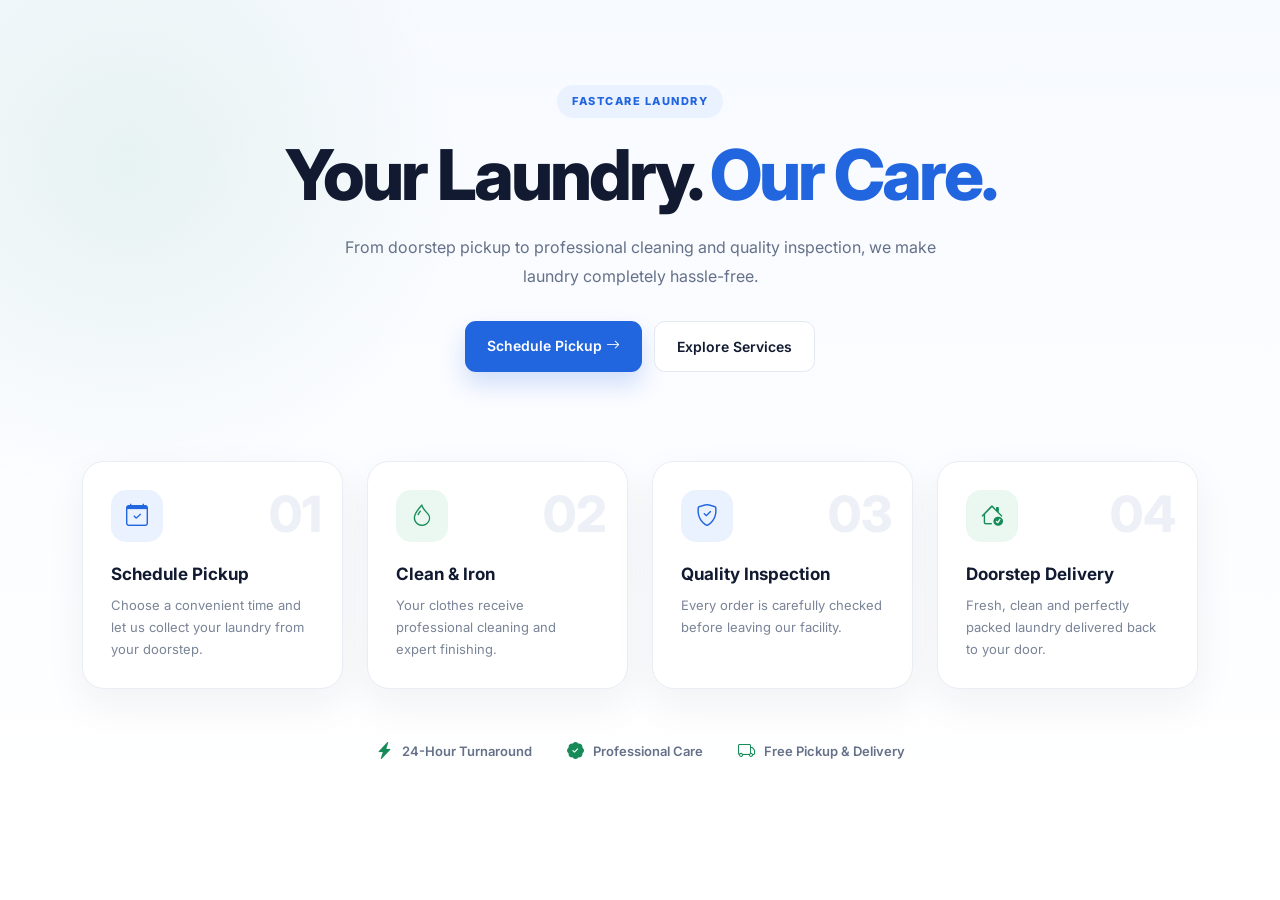
==== fastcare-hero/variant-2/index.html @ 1043b613 "first upload" ====
<!DOCTYPE html>
<html lang="en">
<head>
    <meta charset="UTF-8">
    <meta name="viewport" content="width=device-width, initial-scale=1.0">

    <title>FastCare Laundry - Variant 2</title>

    <link 
        href="https://cdn.jsdelivr.net/npm/bootstrap@5.3.3/dist/css/bootstrap.min.css" 
        rel="stylesheet"
    >

    <link 
        rel="stylesheet" 
        href="https://cdn.jsdelivr.net/npm/bootstrap-icons@1.11.3/font/bootstrap-icons.min.css"
    >

    <link 
        href="https://fonts.googleapis.com/css2?family=Inter:wght@400;500;600;700;800&display=swap" 
        rel="stylesheet"
    >

    <link rel="stylesheet" href="style.css">
</head>

<body>

<section class="fc-process-hero">

    <div class="container">

       
        <div class="row justify-content-center text-center">

            <div class="col-lg-9">

                <div class="fc-process-label">
                    FASTCARE LAUNDRY
                </div>

                <h1>
                    Your Laundry.
                    <span>Our Care.</span>
                </h1>

                <p class="fc-process-description">
                    From doorstep pickup to professional cleaning and
                    quality inspection, we make laundry completely
                    hassle-free.
                </p>

                <div class="fc-process-buttons">

                    <a href="#" class="fc-process-primary">
                        Schedule Pickup
                        <i class="bi bi-arrow-right"></i>
                    </a>

                    <a href="#" class="fc-process-secondary">
                        Explore Services
                    </a>

                </div>

            </div>

        </div>


        
        <div class="row g-4 fc-process-row">

            <div class="col-md-6 col-lg-3">

                <div class="fc-process-card">

                    <div class="fc-number">01</div>

                    <div class="fc-process-icon">
                        <i class="bi bi-calendar-check"></i>
                    </div>

                    <h3>Schedule Pickup</h3>

                    <p>
                        Choose a convenient time and let us collect
                        your laundry from your doorstep.
                    </p>

                </div>

            </div>


            <div class="col-md-6 col-lg-3">

                <div class="fc-process-card">

                    <div class="fc-number">02</div>

                    <div class="fc-process-icon green">
                        <i class="bi bi-droplet"></i>
                    </div>

                    <h3>Clean & Iron</h3>

                    <p>
                        Your clothes receive professional cleaning
                        and expert finishing.
                    </p>

                </div>

            </div>


            <div class="col-md-6 col-lg-3">

                <div class="fc-process-card">

                    <div class="fc-number">03</div>

                    <div class="fc-process-icon">
                        <i class="bi bi-shield-check"></i>
                    </div>

                    <h3>Quality Inspection</h3>

                    <p>
                        Every order is carefully checked before
                        leaving our facility.
                    </p>

                </div>

            </div>


            <div class="col-md-6 col-lg-3">

                <div class="fc-process-card">

                    <div class="fc-number">04</div>

                    <div class="fc-process-icon green">
                        <i class="bi bi-house-check"></i>
                    </div>

                    <h3>Doorstep Delivery</h3>

                    <p>
                        Fresh, clean and perfectly packed laundry
                        delivered back to your door.
                    </p>

                </div>

            </div>

        </div>


        <div class="fc-promise">

            <div>
                <i class="bi bi-lightning-charge-fill"></i>
                <span>24-Hour Turnaround</span>
            </div>

            <div>
                <i class="bi bi-patch-check-fill"></i>
                <span>Professional Care</span>
            </div>

            <div>
                <i class="bi bi-truck"></i>
                <span>Free Pickup & Delivery</span>
            </div>

        </div>

    </div>

</section>

</body>
</html>
---- fastcare-hero/variant-2/style.css ----
* {
    margin: 0;
    padding: 0;
    box-sizing: border-box;
}

body {
    font-family: "Inter", sans-serif;
    color: #111a31;
    background: #ffffff;
}




.fc-process-hero {
    min-height: 700px;
    padding: 85px 0 70px;

    background:
        radial-gradient(
            circle at 10% 20%,
            rgba(22, 139, 88, 0.08),
            transparent 25%
        ),
        linear-gradient(
            180deg,
            #f7faff 0%,
            #ffffff 100%
        );
}




.fc-process-label {
    display: inline-block;

    padding: 8px 15px;

    border-radius: 30px;

    background: #eaf2ff;
    color: #2165df;

    font-size: 11px;
    font-weight: 800;
    letter-spacing: 1.5px;

    margin-bottom: 20px;
}




.fc-process-hero h1 {
    font-size: clamp(45px, 6vw, 70px);
    line-height: 1.05;
    letter-spacing: -3px;

    font-weight: 800;

    margin-bottom: 22px;
}

.fc-process-hero h1 span {
    color: #2165df;
}





.fc-process-description {
    max-width: 650px;
    margin: auto;

    color: #657188;

    font-size: 16px;
    line-height: 1.8;
}




.fc-process-buttons {
    display: flex;
    justify-content: center;
    flex-wrap: wrap;

    gap: 12px;

    margin-top: 30px;
}

.fc-process-buttons a {
    text-decoration: none;
    font-weight: 600;
    font-size: 14px;

    padding: 14px 22px;

    border-radius: 11px;

    transition: 0.3s ease;
}

.fc-process-primary {
    color: white;
    background: #2165df;

    box-shadow: 0 12px 25px rgba(33, 101, 223, 0.2);
}

.fc-process-primary:hover {
    color: white;
    transform: translateY(-3px);
}

.fc-process-secondary {
    color: #111a31;
    background: white;

    border: 1px solid #e3e8f1;
}

.fc-process-secondary:hover {
    color: #2165df;
    border-color: #2165df;
}





.fc-process-row {
    margin-top: 65px;
}

.fc-process-card {
    position: relative;

    height: 100%;

    padding: 28px;

    background: white;

    border: 1px solid #e9edf4;
    border-radius: 22px;

    box-shadow: 0 15px 40px rgba(17, 26, 49, 0.06);

    transition: 0.3s ease;

    overflow: hidden;
}

.fc-process-card:hover {
    transform: translateY(-8px);

    box-shadow: 0 22px 50px rgba(17, 26, 49, 0.11);
}




.fc-number {
    position: absolute;

    right: 20px;
    top: 15px;

    color: #edf1f7;

    font-size: 50px;
    font-weight: 800;
}




.fc-process-icon {
    position: relative;

    width: 52px;
    height: 52px;

    display: flex;
    align-items: center;
    justify-content: center;

    border-radius: 15px;

    background: #eaf2ff;
    color: #2165df;

    font-size: 22px;

    margin-bottom: 22px;
}

.fc-process-icon.green {
    background: #eaf8f1;
    color: #168b58;
}




.fc-process-card h3 {
    font-size: 17px;
    font-weight: 700;

    margin-bottom: 10px;
}




.fc-process-card p {
    color: #7a8497;

    font-size: 13px;
    line-height: 1.7;

    margin: 0;
}




.fc-promise {
    display: flex;
    justify-content: center;
    align-items: center;
    flex-wrap: wrap;

    gap: 35px;

    margin-top: 50px;
}

.fc-promise div {
    display: flex;
    align-items: center;
    gap: 9px;

    color: #657188;

    font-size: 13px;
    font-weight: 600;
}

.fc-promise i {
    color: #168b58;
    font-size: 17px;
}



@media (max-width: 767px) {

    .fc-process-hero {
        padding: 60px 0;
    }

    .fc-process-hero h1 {
        font-size: 45px;
        letter-spacing: -1.5px;
    }

    .fc-process-row {
        margin-top: 45px;
    }

    .fc-promise {
        align-items: flex-start;
        flex-direction: column;
        gap: 15px;
    }
}
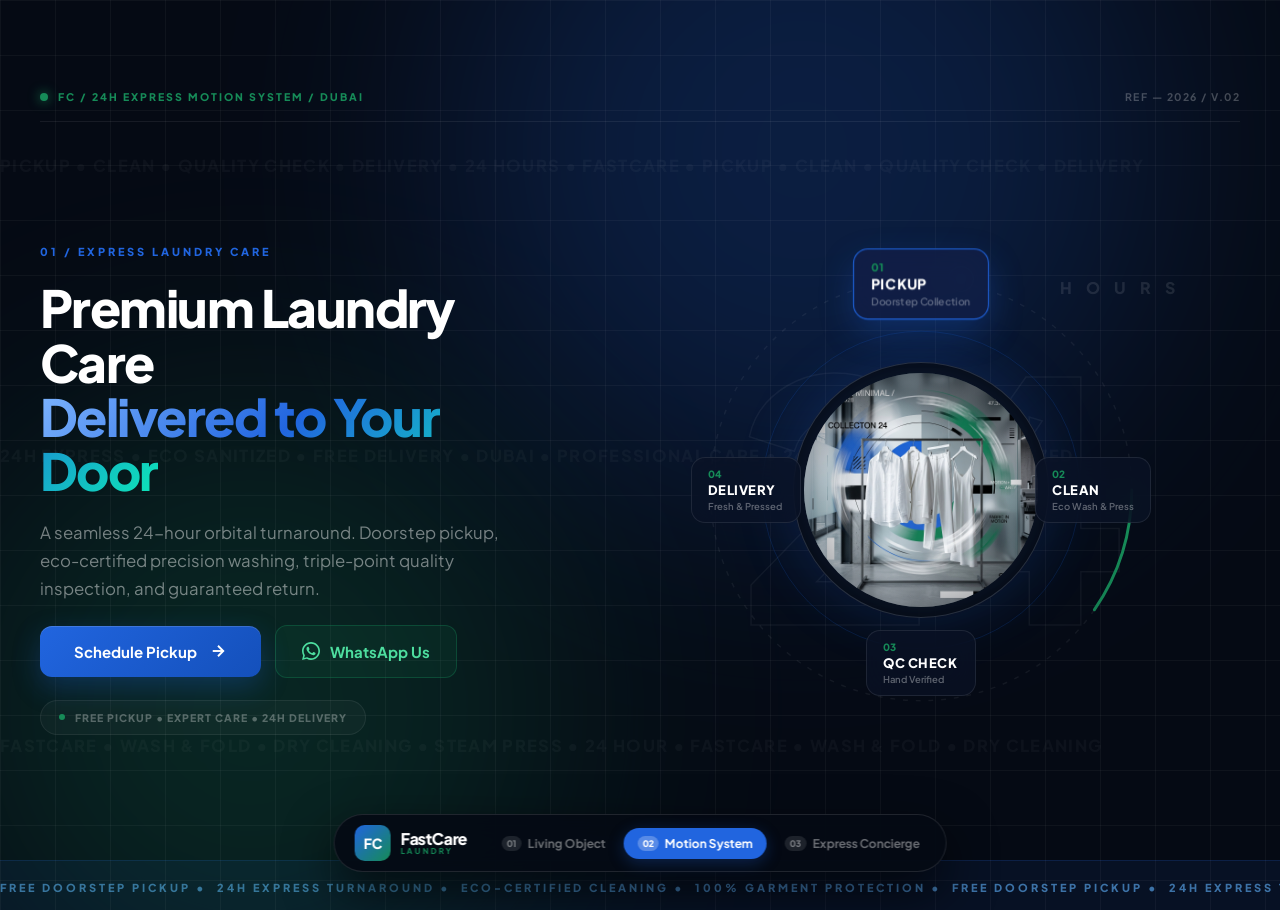
==== commit 1abb2355: "First upload of my project" ====
--- a/fastcare-hero/variant-2/index.html
+++ b/fastcare-hero/variant-2/index.html
@@ -1,189 +1,200 @@
-
 <!DOCTYPE html>
 <html lang="en">
+
 <head>
-    <meta charset="UTF-8">
-    <meta name="viewport" content="width=device-width, initial-scale=1.0">
-
-    <title>FastCare Laundry - Variant 2</title>
-
-    <link 
-        href="https://cdn.jsdelivr.net/npm/bootstrap@5.3.3/dist/css/bootstrap.min.css" 
-        rel="stylesheet"
-    >
-
-    <link 
-        rel="stylesheet" 
-        href="https://cdn.jsdelivr.net/npm/bootstrap-icons@1.11.3/font/bootstrap-icons.min.css"
-    >
-
-    <link 
-        href="https://fonts.googleapis.com/css2?family=Inter:wght@400;500;600;700;800&display=swap" 
-        rel="stylesheet"
-    >
-
-    <link rel="stylesheet" href="style.css">
+  <meta charset="UTF-8" />
+  <meta name="viewport" content="width=device-width, initial-scale=1.0" />
+  <title>FastCare Laundry — Concept 02: 24H Motion System</title>
+  <meta name="description"
+    content="FastCare Laundry Concept 02 — Pilli-style dark 3D orbital motion system with oversized 24H typography and glass process nodes." />
+  <link rel="preconnect" href="https://fonts.googleapis.com">
+  <link rel="preconnect" href="https://fonts.gstatic.com" crossorigin>
+  <link href="https://fonts.googleapis.com/css2?family=Plus+Jakarta+Sans:wght@300;400;500;600;700;800;900&display=swap"
+    rel="stylesheet">
+  <link rel="stylesheet" href="style.css" />
 </head>
 
 <body>
 
-<section class="fc-process-hero">
-
-    <div class="container">
-
-       
-        <div class="row justify-content-center text-center">
-
-            <div class="col-lg-9">
-
-                <div class="fc-process-label">
-                    FASTCARE LAUNDRY
-                </div>
-
-                <h1>
-                    Your Laundry.
-                    <span>Our Care.</span>
-                </h1>
-
-                <p class="fc-process-description">
-                    From doorstep pickup to professional cleaning and
-                    quality inspection, we make laundry completely
-                    hassle-free.
-                </p>
-
-                <div class="fc-process-buttons">
-
-                    <a href="#" class="fc-process-primary">
-                        Schedule Pickup
-                        <i class="bi bi-arrow-right"></i>
-                    </a>
-
-                    <a href="#" class="fc-process-secondary">
-                        Explore Services
-                    </a>
-
-                </div>
-
-            </div>
-
+
+  <header class="fc-pilli-header">
+    <div class="fc-header-pill">
+      <a href="#" class="fc-brand-logo">
+        <span class="fc-logo-mark">FC</span>
+        <span class="fc-logo-text">FastCare <small>LAUNDRY</small></span>
+      </a>
+      <div class="fc-variant-switcher" role="navigation" aria-label="Concept switcher">
+        <a href="../variant-1/index.html" class="fc-switcher-btn"><span class="fc-badge-num">01</span> Living Object</a>
+        <a href="../variant-2/index.html" class="fc-switcher-btn active"><span class="fc-badge-num">02</span> Motion
+          System</a>
+        <a href="../variant-3/index.html" class="fc-switcher-btn"><span class="fc-badge-num">03</span> Express
+          Concierge</a>
+      </div>
+    </div>
+  </header>
+
+
+  <main class="fc-hero-v2" id="fc-hero-v2" aria-label="FastCare Hero Concept 2">
+
+
+    <div class="fc-v2-bg" aria-hidden="true">
+      <div class="fc-v2-orb fc-orb-1"></div>
+      <div class="fc-v2-orb fc-orb-2"></div>
+      <div class="fc-v2-grid"></div>
+
+      <div class="fc-kinetic-wall">
+        <div class="fc-wall-row fc-row-1">PICKUP • CLEAN • QUALITY CHECK • DELIVERY • 24 HOURS • FASTCARE • PICKUP •
+          CLEAN • QUALITY CHECK • DELIVERY</div>
+        <div class="fc-wall-row fc-row-2">24H EXPRESS • ECO SANITIZED • FREE DELIVERY • DUBAI • PROFESSIONAL CARE • 24H
+          EXPRESS • ECO SANITIZED</div>
+        <div class="fc-wall-row fc-row-3">FASTCARE • WASH &amp; FOLD • DRY CLEANING • STEAM PRESS • 24 HOUR • FASTCARE •
+          WASH &amp; FOLD • DRY CLEANING</div>
+      </div>
+    </div>
+
+
+    <div class="fc-v2-container">
+
+
+      <div class="fc-v2-meta">
+        <div class="fc-meta-tag">
+          <span class="fc-meta-dot"></span>
+          <span>FC / 24H EXPRESS MOTION SYSTEM / DUBAI</span>
         </div>
-
-
-        
-        <div class="row g-4 fc-process-row">
-
-            <div class="col-md-6 col-lg-3">
-
-                <div class="fc-process-card">
-
-                    <div class="fc-number">01</div>
-
-                    <div class="fc-process-icon">
-                        <i class="bi bi-calendar-check"></i>
-                    </div>
-
-                    <h3>Schedule Pickup</h3>
-
-                    <p>
-                        Choose a convenient time and let us collect
-                        your laundry from your doorstep.
-                    </p>
-
-                </div>
-
-            </div>
-
-
-            <div class="col-md-6 col-lg-3">
-
-                <div class="fc-process-card">
-
-                    <div class="fc-number">02</div>
-
-                    <div class="fc-process-icon green">
-                        <i class="bi bi-droplet"></i>
-                    </div>
-
-                    <h3>Clean & Iron</h3>
-
-                    <p>
-                        Your clothes receive professional cleaning
-                        and expert finishing.
-                    </p>
-
-                </div>
-
-            </div>
-
-
-            <div class="col-md-6 col-lg-3">
-
-                <div class="fc-process-card">
-
-                    <div class="fc-number">03</div>
-
-                    <div class="fc-process-icon">
-                        <i class="bi bi-shield-check"></i>
-                    </div>
-
-                    <h3>Quality Inspection</h3>
-
-                    <p>
-                        Every order is carefully checked before
-                        leaving our facility.
-                    </p>
-
-                </div>
-
-            </div>
-
-
-            <div class="col-md-6 col-lg-3">
-
-                <div class="fc-process-card">
-
-                    <div class="fc-number">04</div>
-
-                    <div class="fc-process-icon green">
-                        <i class="bi bi-house-check"></i>
-                    </div>
-
-                    <h3>Doorstep Delivery</h3>
-
-                    <p>
-                        Fresh, clean and perfectly packed laundry
-                        delivered back to your door.
-                    </p>
-
-                </div>
-
-            </div>
-
+        <div class="fc-meta-id">REF — 2026 / V.02</div>
+      </div>
+
+
+      <div class="fc-v2-grid-main">
+
+
+        <div class="fc-v2-copy">
+          <div class="fc-v2-kicker">01 / EXPRESS LAUNDRY CARE</div>
+
+          <h1 class="fc-v2-headline">
+            Premium Laundry Care<br />
+            <span class="fc-v2-gradient">Delivered to Your Door</span>
+          </h1>
+
+          <p class="fc-v2-lead">
+            A seamless 24-hour orbital turnaround. Doorstep pickup, eco-certified precision washing, triple-point
+            quality inspection, and guaranteed return.
+          </p>
+
+          <div class="fc-v2-actions">
+            <a href="https://wa.me/" target="_blank" rel="noopener" class="fc-v2-btn-primary">
+              Schedule Pickup
+              <svg width="18" height="18" viewBox="0 0 24 24" fill="none" stroke="currentColor" stroke-width="2.5">
+                <line x1="5" y1="12" x2="19" y2="12" />
+                <polyline points="12 5 19 12 12 19" />
+              </svg>
+            </a>
+            <a href="https://wa.me/" target="_blank" rel="noopener" class="fc-v2-btn-ghost">
+              <svg width="18" height="18" viewBox="0 0 24 24" fill="currentColor">
+                <path
+                  d="M17.472 14.382c-.297-.149-1.758-.867-2.03-.967-.273-.099-.471-.148-.67.15-.197.297-.767.966-.94 1.164-.173.199-.347.223-.644.075-.297-.15-1.255-.463-2.39-1.475-.883-.788-1.48-1.761-1.653-2.059-.173-.297-.018-.458.13-.606.134-.133.298-.347.446-.52.149-.174.198-.298.298-.497.099-.198.05-.371-.025-.52-.075-.149-.669-1.612-.916-2.207-.242-.579-.487-.5-.669-.51-.173-.008-.371-.01-.57-.01-.198 0-.52.074-.792.372-.272.297-1.04 1.016-1.04 2.479 0 1.462 1.065 2.875 1.213 3.074.149.198 2.096 3.2 5.077 4.487.709.306 1.262.489 1.694.625.712.227 1.36.195 1.871.118.571-.085 1.758-.719 2.006-1.413.248-.694.248-1.289.173-1.413-.074-.124-.272-.198-.57-.347z" />
+                <path
+                  d="M12 0C5.373 0 0 5.373 0 12c0 2.136.562 4.14 1.542 5.876L.057 23.999l6.304-1.654A11.945 11.945 0 0012 24c6.627 0 12-5.373 12-12S18.627 0 12 0zm0 21.818a9.795 9.795 0 01-5.031-1.382l-.361-.214-3.741.981.998-3.648-.235-.374A9.788 9.788 0 012.182 12C2.182 6.57 6.57 2.182 12 2.182S21.818 6.57 21.818 12 17.43 21.818 12 21.818z" />
+              </svg>
+              WhatsApp Us
+            </a>
+          </div>
+
+          <div class="fc-v2-trust">
+            <span class="fc-trust-dot"></span>
+            FREE PICKUP • EXPERT CARE • 24H DELIVERY
+          </div>
         </div>
 
 
-        <div class="fc-promise">
-
-            <div>
-                <i class="bi bi-lightning-charge-fill"></i>
-                <span>24-Hour Turnaround</span>
-            </div>
-
-            <div>
-                <i class="bi bi-patch-check-fill"></i>
-                <span>Professional Care</span>
-            </div>
-
-            <div>
-                <i class="bi bi-truck"></i>
-                <span>Free Pickup & Delivery</span>
-            </div>
+        <div class="fc-v2-orbit-stage" id="fc-v2-orbit-stage">
+
+
+          <div class="fc-v2-giant24" id="fc-v2-giant24">24</div>
+          <div class="fc-v2-hours-label">HOURS</div>
+
+
+          <div class="fc-v2-orbit-sys" id="fc-v2-orbit-sys">
+
+            <svg class="fc-orbit-svg" viewBox="0 0 500 500" aria-hidden="true">
+
+              <circle cx="250" cy="250" r="215" fill="none" stroke="rgba(255,255,255,0.06)" stroke-width="1.5"
+                stroke-dasharray="5 8" />
+
+              <circle cx="250" cy="250" r="162" fill="none" stroke="rgba(33,101,223,0.18)" stroke-width="1" />
+
+              <circle cx="250" cy="250" r="215" fill="none" stroke="url(#arcGrad)" stroke-width="3"
+                stroke-linecap="round" stroke-dasharray="130 1222" class="fc-arc-spin" />
+              <defs>
+                <linearGradient id="arcGrad" x1="0%" y1="0%" x2="100%" y2="0%">
+                  <stop offset="0%" stop-color="#168B58" stop-opacity="0" />
+                  <stop offset="100%" stop-color="#168B58" />
+                </linearGradient>
+              </defs>
+            </svg>
+
+
+            <div class="fc-v2-lens">
+              <div class="fc-v2-lens-inner">
+                <img src="../assets/v2-motion-system.png" alt="FastCare 24H Laundry" class="fc-v2-lens-img"
+                  id="fc-v2-lens-img" />
+                <div class="fc-v2-lens-vignette"></div>
+              </div>
+            </div>
+
+
+            <div class="fc-satellite" id="fc-satellite">
+              <span class="fc-sat-core"></span>
+              <span class="fc-sat-ring"></span>
+            </div>
+
+
+            <div class="fc-process-node active" data-step="1" data-angle="-90" id="fc-pn-1">
+              <span class="fc-pn-num">01</span>
+              <span class="fc-pn-label">PICKUP</span>
+              <small>Doorstep Collection</small>
+            </div>
+            <div class="fc-process-node" data-step="2" data-angle="0" id="fc-pn-2">
+              <span class="fc-pn-num">02</span>
+              <span class="fc-pn-label">CLEAN</span>
+              <small>Eco Wash &amp; Press</small>
+            </div>
+            <div class="fc-process-node" data-step="3" data-angle="90" id="fc-pn-3">
+              <span class="fc-pn-num">03</span>
+              <span class="fc-pn-label">QC CHECK</span>
+              <small>Hand Verified</small>
+            </div>
+            <div class="fc-process-node" data-step="4" data-angle="180" id="fc-pn-4">
+              <span class="fc-pn-num">04</span>
+              <span class="fc-pn-label">DELIVERY</span>
+              <small>Fresh &amp; Pressed</small>
+            </div>
+
+          </div>
 
         </div>
 
-    </div>
-
-</section>
-
+      </div>
+
+    </div>
+
+
+    <div class="fc-v2-ticker" aria-hidden="true">
+      <div class="fc-ticker-track">
+        <span>FREE DOORSTEP PICKUP</span>&nbsp;•&nbsp;
+        <span>24H EXPRESS TURNAROUND</span>&nbsp;•&nbsp;
+        <span>ECO-CERTIFIED CLEANING</span>&nbsp;•&nbsp;
+        <span>100% GARMENT PROTECTION</span>&nbsp;•&nbsp;
+        <span>FREE DOORSTEP PICKUP</span>&nbsp;•&nbsp;
+        <span>24H EXPRESS TURNAROUND</span>&nbsp;•&nbsp;
+        <span>ECO-CERTIFIED CLEANING</span>&nbsp;•&nbsp;
+        <span>100% GARMENT PROTECTION</span>&nbsp;•&nbsp;
+      </div>
+    </div>
+
+  </main>
+
+  <script src="script.js"></script>
 </body>
+
 </html>
--- a/fastcare-hero/variant-2/style.css
+++ b/fastcare-hero/variant-2/style.css
@@ -1,283 +1,729 @@
-* {
-    margin: 0;
-    padding: 0;
-    box-sizing: border-box;
-}
-
+:root {
+  --fc-blue: #2165DF;
+  --fc-blue-glow: rgba(33, 101, 223, 0.28);
+  --fc-green: #168B58;
+  --fc-green-glow: rgba(22, 139, 88, 0.28);
+  --fc-dark: #050A14;
+  --fc-navy: #0C1628;
+  --fc-muted: #657188;
+  --fc-white: #FFFFFF;
+  --fc-glass: rgba(10, 18, 38, 0.72);
+  --fc-glass-border: rgba(255, 255, 255, 0.09);
+  --fc-font: 'Plus Jakarta Sans', -apple-system, sans-serif;
+  --fc-ease: cubic-bezier(0.16, 1, 0.3, 1);
+}
+
+*,
+*::before,
+*::after {
+  box-sizing: border-box;
+  margin: 0;
+  padding: 0;
+}
+
+html,
 body {
-    font-family: "Inter", sans-serif;
-    color: #111a31;
-    background: #ffffff;
-}
-
-
-
-
-.fc-process-hero {
-    min-height: 700px;
-    padding: 85px 0 70px;
-
-    background:
-        radial-gradient(
-            circle at 10% 20%,
-            rgba(22, 139, 88, 0.08),
-            transparent 25%
-        ),
-        linear-gradient(
-            180deg,
-            #f7faff 0%,
-            #ffffff 100%
-        );
-}
-
-
-
-
-.fc-process-label {
-    display: inline-block;
-
-    padding: 8px 15px;
-
-    border-radius: 30px;
-
-    background: #eaf2ff;
-    color: #2165df;
-
-    font-size: 11px;
-    font-weight: 800;
-    letter-spacing: 1.5px;
-
-    margin-bottom: 20px;
-}
-
-
-
-
-.fc-process-hero h1 {
-    font-size: clamp(45px, 6vw, 70px);
-    line-height: 1.05;
-    letter-spacing: -3px;
-
-    font-weight: 800;
-
-    margin-bottom: 22px;
-}
-
-.fc-process-hero h1 span {
-    color: #2165df;
-}
-
-
-
-
-
-.fc-process-description {
-    max-width: 650px;
-    margin: auto;
-
-    color: #657188;
-
-    font-size: 16px;
-    line-height: 1.8;
-}
-
-
-
-
-.fc-process-buttons {
-    display: flex;
-    justify-content: center;
-    flex-wrap: wrap;
-
-    gap: 12px;
-
-    margin-top: 30px;
-}
-
-.fc-process-buttons a {
-    text-decoration: none;
-    font-weight: 600;
-    font-size: 14px;
-
-    padding: 14px 22px;
-
-    border-radius: 11px;
-
-    transition: 0.3s ease;
-}
-
-.fc-process-primary {
-    color: white;
-    background: #2165df;
-
-    box-shadow: 0 12px 25px rgba(33, 101, 223, 0.2);
-}
-
-.fc-process-primary:hover {
-    color: white;
-    transform: translateY(-3px);
-}
-
-.fc-process-secondary {
-    color: #111a31;
-    background: white;
-
-    border: 1px solid #e3e8f1;
-}
-
-.fc-process-secondary:hover {
-    color: #2165df;
-    border-color: #2165df;
-}
-
-
-
-
-
-.fc-process-row {
-    margin-top: 65px;
-}
-
-.fc-process-card {
-    position: relative;
-
-    height: 100%;
-
-    padding: 28px;
-
-    background: white;
-
-    border: 1px solid #e9edf4;
-    border-radius: 22px;
-
-    box-shadow: 0 15px 40px rgba(17, 26, 49, 0.06);
-
-    transition: 0.3s ease;
-
-    overflow: hidden;
-}
-
-.fc-process-card:hover {
-    transform: translateY(-8px);
-
-    box-shadow: 0 22px 50px rgba(17, 26, 49, 0.11);
-}
-
-
-
-
-.fc-number {
-    position: absolute;
-
-    right: 20px;
-    top: 15px;
-
-    color: #edf1f7;
-
-    font-size: 50px;
-    font-weight: 800;
-}
-
-
-
-
-.fc-process-icon {
-    position: relative;
-
-    width: 52px;
-    height: 52px;
-
-    display: flex;
-    align-items: center;
-    justify-content: center;
-
-    border-radius: 15px;
-
-    background: #eaf2ff;
-    color: #2165df;
-
-    font-size: 22px;
-
-    margin-bottom: 22px;
-}
-
-.fc-process-icon.green {
-    background: #eaf8f1;
-    color: #168b58;
-}
-
-
-
-
-.fc-process-card h3 {
-    font-size: 17px;
-    font-weight: 700;
-
-    margin-bottom: 10px;
-}
-
-
-
-
-.fc-process-card p {
-    color: #7a8497;
-
-    font-size: 13px;
-    line-height: 1.7;
-
-    margin: 0;
-}
-
-
-
-
-.fc-promise {
-    display: flex;
-    justify-content: center;
-    align-items: center;
-    flex-wrap: wrap;
-
-    gap: 35px;
-
-    margin-top: 50px;
-}
-
-.fc-promise div {
-    display: flex;
-    align-items: center;
-    gap: 9px;
-
-    color: #657188;
-
-    font-size: 13px;
-    font-weight: 600;
-}
-
-.fc-promise i {
-    color: #168b58;
-    font-size: 17px;
-}
-
-
-
-@media (max-width: 767px) {
-
-    .fc-process-hero {
-        padding: 60px 0;
-    }
-
-    .fc-process-hero h1 {
-        font-size: 45px;
-        letter-spacing: -1.5px;
-    }
-
-    .fc-process-row {
-        margin-top: 45px;
-    }
-
-    .fc-promise {
-        align-items: flex-start;
-        flex-direction: column;
-        gap: 15px;
-    }
+  font-family: var(--fc-font);
+  background: var(--fc-dark);
+  color: var(--fc-white);
+  overflow-x: hidden;
+  -webkit-font-smoothing: antialiased;
+}
+
+
+.fc-pilli-header {
+  position: fixed;
+  bottom: 28px;
+  left: 50%;
+  transform: translateX(-50%);
+  z-index: 200;
+}
+
+.fc-header-pill {
+  display: flex;
+  align-items: center;
+  gap: 20px;
+  padding: 10px 12px 10px 20px;
+  background: rgba(5, 10, 20, 0.92);
+  backdrop-filter: blur(24px);
+  border: 1px solid rgba(255, 255, 255, 0.11);
+  border-radius: 100px;
+  box-shadow: 0 20px 50px rgba(0, 0, 0, 0.65);
+}
+
+.fc-brand-logo {
+  display: flex;
+  align-items: center;
+  gap: 10px;
+  text-decoration: none;
+  color: var(--fc-white);
+  flex-shrink: 0;
+}
+
+.fc-logo-mark {
+  width: 36px;
+  height: 36px;
+  background: linear-gradient(135deg, var(--fc-blue), var(--fc-green));
+  border-radius: 10px;
+  display: grid;
+  place-items: center;
+  font-weight: 900;
+  font-size: 14px;
+}
+
+.fc-logo-text {
+  font-weight: 800;
+  font-size: 16px;
+  letter-spacing: -0.4px;
+  display: flex;
+  flex-direction: column;
+  line-height: 1.1;
+}
+
+.fc-logo-text small {
+  font-size: 8px;
+  font-weight: 700;
+  letter-spacing: 2px;
+  color: var(--fc-green);
+}
+
+.fc-variant-switcher {
+  display: flex;
+  gap: 4px;
+}
+
+.fc-switcher-btn {
+  display: flex;
+  align-items: center;
+  gap: 6px;
+  padding: 8px 14px;
+  border-radius: 50px;
+  text-decoration: none;
+  font-size: 12px;
+  font-weight: 700;
+  color: rgba(255, 255, 255, 0.4);
+  transition: all 0.25s var(--fc-ease);
+}
+
+.fc-badge-num {
+  font-size: 9px;
+  font-weight: 800;
+  background: rgba(255, 255, 255, 0.1);
+  padding: 2px 5px;
+  border-radius: 8px;
+}
+
+.fc-switcher-btn:hover {
+  color: rgba(255, 255, 255, 0.8);
+  background: rgba(255, 255, 255, 0.07);
+}
+
+.fc-switcher-btn.active {
+  background: var(--fc-blue);
+  color: var(--fc-white);
+  box-shadow: 0 4px 16px var(--fc-blue-glow);
+}
+
+.fc-switcher-btn.active .fc-badge-num {
+  background: rgba(255, 255, 255, 0.25);
+}
+
+
+.fc-hero-v2 {
+  position: relative;
+  min-height: 100vh;
+  display: flex;
+  flex-direction: column;
+  justify-content: space-between;
+  overflow: hidden;
+  background: var(--fc-dark);
+}
+
+.fc-v2-bg {
+  position: absolute;
+  inset: 0;
+  pointer-events: none;
+}
+
+.fc-v2-orb {
+  position: absolute;
+  border-radius: 50%;
+  filter: blur(130px);
+  opacity: 0.22;
+}
+
+.fc-orb-1 {
+  width: 700px;
+  height: 700px;
+  top: -200px;
+  right: 10%;
+  background: var(--fc-blue);
+}
+
+.fc-orb-2 {
+  width: 600px;
+  height: 600px;
+  bottom: -100px;
+  left: -50px;
+  background: var(--fc-green);
+}
+
+.fc-v2-grid {
+  position: absolute;
+  inset: 0;
+  background-image:
+    linear-gradient(rgba(255, 255, 255, 0.04) 1px, transparent 1px),
+    linear-gradient(90deg, rgba(255, 255, 255, 0.04) 1px, transparent 1px);
+  background-size: 55px 55px;
+}
+
+.fc-kinetic-wall {
+  position: absolute;
+  inset: 0;
+  display: flex;
+  flex-direction: column;
+  justify-content: space-around;
+  padding: 20px 0;
+  overflow: hidden;
+  pointer-events: none;
+}
+
+.fc-wall-row {
+  font-size: clamp(0.7rem, 1.3vw, 1.3rem);
+  font-weight: 900;
+  letter-spacing: 0.08em;
+  color: rgba(255, 255, 255, 0.035);
+  white-space: nowrap;
+  text-transform: uppercase;
+}
+
+.fc-row-1 {
+  animation: wallL 52s linear infinite;
+}
+
+.fc-row-2 {
+  animation: wallR 46s linear infinite;
+}
+
+.fc-row-3 {
+  animation: wallL 60s linear infinite;
+}
+
+@keyframes wallL {
+  from {
+    transform: translateX(0);
+  }
+
+  to {
+    transform: translateX(-50%);
+  }
+}
+
+@keyframes wallR {
+  from {
+    transform: translateX(-50%);
+  }
+
+  to {
+    transform: translateX(0);
+  }
+}
+
+
+.fc-v2-container {
+  position: relative;
+  z-index: 2;
+  max-width: 1440px;
+  width: 100%;
+  margin: 0 auto;
+  padding: 90px 40px 30px;
+}
+
+.fc-v2-meta {
+  display: flex;
+  justify-content: space-between;
+  align-items: center;
+  padding-bottom: 18px;
+  border-bottom: 1px solid rgba(255, 255, 255, 0.07);
+  margin-bottom: 28px;
+}
+
+.fc-meta-tag {
+  display: flex;
+  align-items: center;
+  gap: 10px;
+  font-size: 10.5px;
+  font-weight: 800;
+  letter-spacing: 2px;
+  color: var(--fc-green);
+}
+
+.fc-meta-dot {
+  width: 8px;
+  height: 8px;
+  background: var(--fc-green);
+  border-radius: 50%;
+  box-shadow: 0 0 12px var(--fc-green);
+}
+
+.fc-meta-id {
+  font-size: 10.5px;
+  font-weight: 700;
+  letter-spacing: 1.5px;
+  color: rgba(255, 255, 255, 0.25);
+}
+
+
+.fc-v2-grid-main {
+  display: grid;
+  grid-template-columns: 0.9fr 1.1fr;
+  gap: 40px;
+  align-items: center;
+  min-height: calc(100vh - 220px);
+}
+
+
+.fc-v2-copy {
+  display: flex;
+  flex-direction: column;
+  gap: 22px;
+  z-index: 5;
+}
+
+.fc-v2-kicker {
+  font-size: 11px;
+  font-weight: 800;
+  letter-spacing: 3px;
+  color: var(--fc-blue);
+  text-transform: uppercase;
+}
+
+.fc-v2-headline {
+  font-size: clamp(2.4rem, 4vw, 4rem);
+  font-weight: 900;
+  line-height: 1.06;
+  letter-spacing: -0.03em;
+}
+
+.fc-v2-gradient {
+  background: linear-gradient(135deg, #7EB5FF, var(--fc-blue), #0CEAB6);
+  -webkit-background-clip: text;
+  -webkit-text-fill-color: transparent;
+  background-clip: text;
+}
+
+.fc-v2-lead {
+  font-size: 1.05rem;
+  line-height: 1.65;
+  color: rgba(255, 255, 255, 0.45);
+  max-width: 480px;
+}
+
+.fc-v2-actions {
+  display: flex;
+  align-items: center;
+  gap: 14px;
+  flex-wrap: wrap;
+}
+
+.fc-v2-btn-primary {
+  display: inline-flex;
+  align-items: center;
+  gap: 12px;
+  padding: 16px 34px;
+  background: linear-gradient(135deg, var(--fc-blue), #1450BB);
+  color: var(--fc-white);
+  border-radius: 12px;
+  font-weight: 700;
+  font-size: 15px;
+  text-decoration: none;
+  box-shadow: 0 10px 28px var(--fc-blue-glow),
+    inset 0 1px 0 rgba(255, 255, 255, 0.15);
+  transition: all 0.3s var(--fc-ease);
+}
+
+.fc-v2-btn-primary:hover {
+  transform: translateY(-3px);
+  box-shadow: 0 18px 42px rgba(33, 101, 223, 0.5);
+}
+
+.fc-v2-btn-ghost {
+  display: inline-flex;
+  align-items: center;
+  gap: 10px;
+  padding: 16px 26px;
+  background: rgba(22, 139, 88, 0.1);
+  border: 1px solid rgba(22, 139, 88, 0.35);
+  color: #4DDE9F;
+  border-radius: 12px;
+  font-weight: 700;
+  font-size: 15px;
+  text-decoration: none;
+  transition: all 0.3s var(--fc-ease);
+}
+
+.fc-v2-btn-ghost:hover {
+  background: var(--fc-green);
+  color: var(--fc-white);
+  transform: translateY(-2px);
+}
+
+.fc-v2-trust {
+  display: inline-flex;
+  align-items: center;
+  gap: 10px;
+  padding: 10px 18px;
+  background: rgba(255, 255, 255, 0.03);
+  border: 1px solid rgba(255, 255, 255, 0.07);
+  border-radius: 100px;
+  font-size: 10.5px;
+  font-weight: 800;
+  letter-spacing: 1px;
+  color: rgba(255, 255, 255, 0.3);
+  width: fit-content;
+}
+
+.fc-trust-dot {
+  width: 6px;
+  height: 6px;
+  background: var(--fc-green);
+  border-radius: 50%;
+}
+
+
+.fc-v2-orbit-stage {
+  position: relative;
+  width: 100%;
+  height: 560px;
+  display: flex;
+  align-items: center;
+  justify-content: center;
+}
+
+.fc-v2-giant24 {
+  position: absolute;
+  font-size: clamp(14rem, 26vw, 24rem);
+  font-weight: 900;
+  line-height: 0.8;
+  letter-spacing: -0.07em;
+  color: transparent;
+  -webkit-text-stroke: 1.5px rgba(255, 255, 255, 0.05);
+  user-select: none;
+  z-index: 1;
+  transform: translate(-4%, -6%);
+  will-change: transform;
+}
+
+.fc-v2-hours-label {
+  position: absolute;
+  font-size: 1rem;
+  font-weight: 900;
+  letter-spacing: 14px;
+  color: rgba(255, 255, 255, 0.1);
+  top: 12%;
+  right: 8%;
+  z-index: 1;
+}
+
+.fc-v2-orbit-sys {
+  position: relative;
+  width: 490px;
+  height: 490px;
+  z-index: 3;
+  will-change: transform;
+}
+
+.fc-orbit-svg {
+  position: absolute;
+  inset: 0;
+  width: 100%;
+  height: 100%;
+  overflow: visible;
+}
+
+.fc-arc-spin {
+  animation: arcSpin 8s linear infinite;
+  transform-origin: 250px 250px;
+}
+
+@keyframes arcSpin {
+  from {
+    stroke-dashoffset: 0;
+  }
+
+  to {
+    stroke-dashoffset: -1352;
+  }
+}
+
+
+.fc-v2-lens {
+  position: absolute;
+  top: 50%;
+  left: 50%;
+  transform: translate(-50%, -50%);
+  width: 256px;
+  height: 256px;
+  border-radius: 50%;
+  padding: 10px;
+  background: rgba(12, 22, 40, 0.8);
+  border: 1px solid rgba(255, 255, 255, 0.12);
+  box-shadow: 0 0 60px rgba(33, 101, 223, 0.2), inset 0 0 30px rgba(0, 0, 0, 0.6);
+  backdrop-filter: blur(12px);
+  z-index: 4;
+  transition: box-shadow 0.4s ease;
+}
+
+.fc-v2-lens:hover {
+  box-shadow: 0 0 80px rgba(33, 101, 223, 0.35);
+}
+
+.fc-v2-lens-inner {
+  width: 100%;
+  height: 100%;
+  border-radius: 50%;
+  overflow: hidden;
+  position: relative;
+}
+
+.fc-v2-lens-img {
+  width: 100%;
+  height: 100%;
+  object-fit: cover;
+  transition: transform 0.6s var(--fc-ease);
+}
+
+.fc-v2-lens:hover .fc-v2-lens-img {
+  transform: scale(1.1) rotate(4deg);
+}
+
+.fc-v2-lens-vignette {
+  position: absolute;
+  inset: 0;
+  background: radial-gradient(circle, transparent 40%, rgba(5, 10, 20, 0.6) 100%);
+}
+
+.fc-satellite {
+  position: absolute;
+  z-index: 5;
+  width: 16px;
+  height: 16px;
+  transform: translate(-50%, -50%);
+  pointer-events: none;
+}
+
+.fc-sat-core {
+  display: block;
+  width: 10px;
+  height: 10px;
+  background: var(--fc-green);
+  border-radius: 50%;
+  box-shadow: 0 0 18px var(--fc-green);
+  position: absolute;
+  top: 3px;
+  left: 3px;
+}
+
+.fc-sat-ring {
+  position: absolute;
+  inset: -5px;
+  border: 1.5px solid var(--fc-green);
+  border-radius: 50%;
+  animation: satPing 1.4s infinite ease-out;
+}
+
+@keyframes satPing {
+  0% {
+    transform: scale(0.8);
+    opacity: 1;
+  }
+
+  100% {
+    transform: scale(2.2);
+    opacity: 0;
+  }
+}
+
+
+.fc-process-node {
+  position: absolute;
+  transform: translate(-50%, -50%);
+  display: flex;
+  flex-direction: column;
+  align-items: flex-start;
+  gap: 2px;
+  padding: 10px 16px;
+  background: var(--fc-glass);
+  border: 1px solid var(--fc-glass-border);
+  border-radius: 14px;
+  backdrop-filter: blur(16px);
+  cursor: pointer;
+  transition: all 0.3s var(--fc-ease);
+  z-index: 6;
+  min-width: 110px;
+}
+
+.fc-process-node:hover,
+.fc-process-node.active {
+  border-color: var(--fc-blue);
+  background: rgba(17, 30, 70, 0.9);
+  box-shadow: 0 12px 32px var(--fc-blue-glow);
+  transform: translate(-50%, -50%) scale(1.08);
+}
+
+.fc-pn-num {
+  font-size: 10px;
+  font-weight: 900;
+  color: var(--fc-green);
+}
+
+.fc-pn-label {
+  font-size: 13px;
+  font-weight: 900;
+  color: var(--fc-white);
+  letter-spacing: 0.5px;
+}
+
+.fc-process-node small {
+  font-size: 9.5px;
+  color: rgba(255, 255, 255, 0.35);
+  font-weight: 600;
+}
+
+#fc-pn-1 {
+  top: 8%;
+  left: 50%;
+}
+
+#fc-pn-2 {
+  top: 50%;
+  right: 3%;
+  left: auto;
+  transform: translate(0, -50%);
+}
+
+#fc-pn-2:hover,
+#fc-pn-2.active {
+  transform: translate(0, -50%) scale(1.08);
+}
+
+#fc-pn-3 {
+  bottom: 8%;
+  top: auto;
+  left: 50%;
+  transform: translate(-50%, 0);
+}
+
+#fc-pn-3:hover,
+#fc-pn-3.active {
+  transform: translate(-50%, 0) scale(1.08);
+}
+
+#fc-pn-4 {
+  top: 50%;
+  left: 3%;
+  right: auto;
+  transform: translate(0, -50%);
+}
+
+#fc-pn-4:hover,
+#fc-pn-4.active {
+  transform: translate(0, -50%) scale(1.08);
+}
+
+
+.fc-v2-ticker {
+  width: 100%;
+  overflow: hidden;
+  white-space: nowrap;
+  padding: 14px 0;
+  background: rgba(33, 101, 223, 0.08);
+  border-top: 1px solid rgba(33, 101, 223, 0.18);
+}
+
+.fc-ticker-track {
+  display: inline-block;
+  animation: tickerScroll 22s linear infinite;
+  font-size: 11px;
+  font-weight: 800;
+  letter-spacing: 3px;
+  color: rgba(96, 180, 255, 0.6);
+  text-transform: uppercase;
+}
+
+@keyframes tickerScroll {
+  from {
+    transform: translateX(0);
+  }
+
+  to {
+    transform: translateX(-50%);
+  }
+}
+
+
+@media (max-width: 1100px) {
+  .fc-v2-grid-main {
+    grid-template-columns: 1fr;
+    gap: 48px;
+  }
+
+  .fc-v2-orbit-stage {
+    height: 440px;
+  }
+
+  .fc-v2-giant24 {
+    font-size: 16rem;
+    left: 50%;
+    transform: translate(-50%, -50%);
+    top: 50%;
+  }
+
+  .fc-v2-orbit-sys {
+    width: 380px;
+    height: 380px;
+  }
+
+  .fc-v2-lens {
+    width: 200px;
+    height: 200px;
+  }
+
+  .fc-pilli-header {
+    bottom: 16px;
+    left: 16px;
+    right: 16px;
+    transform: none;
+  }
+
+  .fc-header-pill {
+    width: 100%;
+    border-radius: 20px;
+    justify-content: space-between;
+  }
+}
+
+@media (max-width: 640px) {
+  .fc-v2-orbit-sys {
+    width: 300px;
+    height: 300px;
+  }
+
+  .fc-v2-lens {
+    width: 155px;
+    height: 155px;
+  }
+
+  .fc-process-node small {
+    display: none;
+  }
+
+  .fc-variant-switcher {
+    display: none;
+  }
+
+  .fc-v2-actions {
+    flex-direction: column;
+    align-items: stretch;
+  }
 }
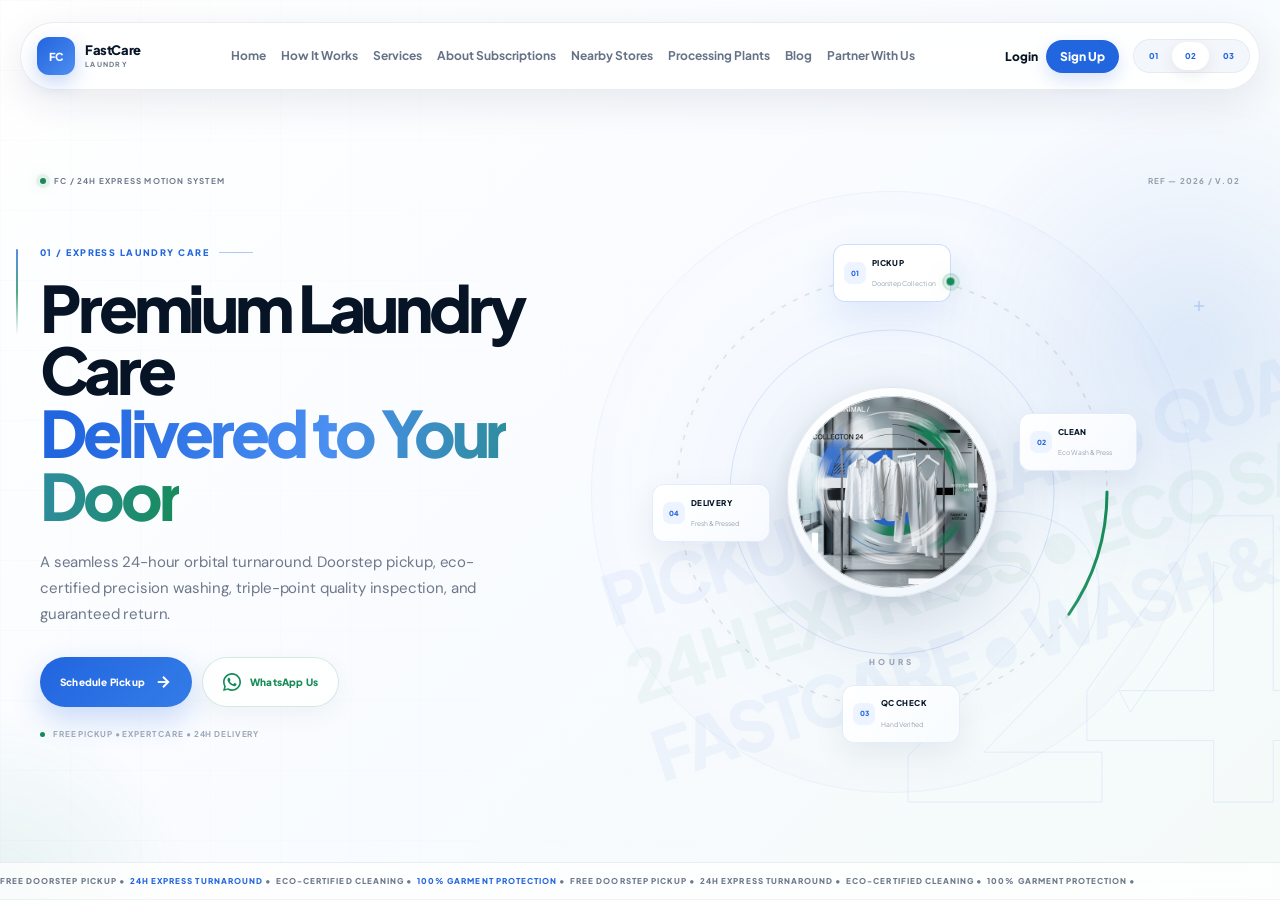
==== commit aeb4de92: "latest update of my project" ====
--- a/fastcare-hero/variant-2/index.html
+++ b/fastcare-hero/variant-2/index.html
@@ -18,19 +18,68 @@
 
 
   <header class="fc-pilli-header">
+
     <div class="fc-header-pill">
+
+      <!-- FastCare Logo -->
       <a href="#" class="fc-brand-logo">
         <span class="fc-logo-mark">FC</span>
-        <span class="fc-logo-text">FastCare <small>LAUNDRY</small></span>
+
+        <span class="fc-logo-text">
+          FastCare
+          <small>LAUNDRY</small>
+        </span>
       </a>
+
+
+      <!-- Actual FastCare Navigation -->
+      <nav class="fc-main-nav" aria-label="FastCare navigation">
+
+        <a href="#">Home</a>
+        <a href="#">How It Works</a>
+        <a href="#">Services</a>
+        <a href="#">About Subscriptions</a>
+        <a href="#">Nearby Stores</a>
+        <a href="#">Processing Plants</a>
+        <a href="#">Blog</a>
+        <a href="#">Partner With Us</a>
+
+      </nav>
+
+
+      <!-- Login / Sign Up -->
+      <div class="fc-nav-actions">
+
+        <a href="#" class="fc-login">
+          Login
+        </a>
+
+        <a href="#" class="fc-signup">
+          Sign Up
+        </a>
+
+      </div>
+
+
+      <!-- ONLY FOR YOUR 3 CONCEPTS -->
       <div class="fc-variant-switcher" role="navigation" aria-label="Concept switcher">
-        <a href="../variant-1/index.html" class="fc-switcher-btn"><span class="fc-badge-num">01</span> Living Object</a>
-        <a href="../variant-2/index.html" class="fc-switcher-btn active"><span class="fc-badge-num">02</span> Motion
-          System</a>
-        <a href="../variant-3/index.html" class="fc-switcher-btn"><span class="fc-badge-num">03</span> Express
-          Concierge</a>
-      </div>
-    </div>
+
+        <a href="../variant-1/index.html" class="fc-switcher-btn">
+          <span class="fc-badge-num">01</span>
+        </a>
+
+        <a href="../variant-2/index.html" class="fc-switcher-btn active">
+          <span class="fc-badge-num">02</span>
+        </a>
+
+        <a href="../variant-3/index.html" class="fc-switcher-btn">
+          <span class="fc-badge-num">03</span>
+        </a>
+
+      </div>
+
+    </div>
+
   </header>
 
 
@@ -59,7 +108,7 @@
       <div class="fc-v2-meta">
         <div class="fc-meta-tag">
           <span class="fc-meta-dot"></span>
-          <span>FC / 24H EXPRESS MOTION SYSTEM / DUBAI</span>
+          <span>FC / 24H EXPRESS MOTION SYSTEM </span>
         </div>
         <div class="fc-meta-id">REF — 2026 / V.02</div>
       </div>
@@ -154,16 +203,19 @@
               <span class="fc-pn-label">PICKUP</span>
               <small>Doorstep Collection</small>
             </div>
+
             <div class="fc-process-node" data-step="2" data-angle="0" id="fc-pn-2">
               <span class="fc-pn-num">02</span>
               <span class="fc-pn-label">CLEAN</span>
               <small>Eco Wash &amp; Press</small>
             </div>
+
             <div class="fc-process-node" data-step="3" data-angle="90" id="fc-pn-3">
               <span class="fc-pn-num">03</span>
               <span class="fc-pn-label">QC CHECK</span>
               <small>Hand Verified</small>
             </div>
+
             <div class="fc-process-node" data-step="4" data-angle="180" id="fc-pn-4">
               <span class="fc-pn-num">04</span>
               <span class="fc-pn-label">DELIVERY</span>
--- a/fastcare-hero/variant-2/style.css
+++ b/fastcare-hero/variant-2/style.css
@@ -1,729 +1,1682 @@
+@import url('https://fonts.googleapis.com/css2?family=DM+Sans:wght@400;500;600;700&family=Plus+Jakarta+Sans:wght@400;500;600;700;800&display=swap');
+
+
+/* =========================================================
+   ROOT
+   ========================================================= */
+
 :root {
-  --fc-blue: #2165DF;
-  --fc-blue-glow: rgba(33, 101, 223, 0.28);
-  --fc-green: #168B58;
-  --fc-green-glow: rgba(22, 139, 88, 0.28);
-  --fc-dark: #050A14;
-  --fc-navy: #0C1628;
-  --fc-muted: #657188;
-  --fc-white: #FFFFFF;
-  --fc-glass: rgba(10, 18, 38, 0.72);
-  --fc-glass-border: rgba(255, 255, 255, 0.09);
-  --fc-font: 'Plus Jakarta Sans', -apple-system, sans-serif;
-  --fc-ease: cubic-bezier(0.16, 1, 0.3, 1);
-}
-
-*,
-*::before,
-*::after {
-  box-sizing: border-box;
+  --blue: #2165df;
+  --blue-dark: #164db5;
+  --blue-soft: #edf4ff;
+
+  --green: #168b58;
+  --green-soft: #eaf8f1;
+
+  --ink: #071426;
+  --ink-2: #17243a;
+  --muted: #6d788a;
+  --muted-light: #9aa5b5;
+
+  --white: #ffffff;
+  --ivory: #f8fafc;
+  --line: rgba(7, 20, 38, 0.09);
+
+  --shadow-sm: 0 10px 30px rgba(18, 40, 70, 0.07);
+  --shadow-md: 0 25px 70px rgba(20, 45, 80, 0.12);
+  --shadow-lg: 0 35px 100px rgba(25, 65, 120, 0.16);
+
+  --radius-xl: 32px;
+  --radius-lg: 22px;
+  --radius-md: 14px;
+}
+
+
+/* =========================================================
+   RESET
+   ========================================================= */
+
+* {
   margin: 0;
   padding: 0;
-}
-
-html,
+  box-sizing: border-box;
+}
+
+html {
+  scroll-behavior: smooth;
+}
+
 body {
-  font-family: var(--fc-font);
-  background: var(--fc-dark);
-  color: var(--fc-white);
+  min-height: 100vh;
   overflow-x: hidden;
+
+  background:
+    radial-gradient(
+      circle at 78% 35%,
+      rgba(33, 101, 223, 0.075),
+      transparent 28%
+    ),
+    radial-gradient(
+      circle at 15% 80%,
+      rgba(22, 139, 88, 0.055),
+      transparent 25%
+    ),
+    #f8fafc;
+
+  color: var(--ink);
+
+  font-family: "Plus Jakarta Sans", sans-serif;
+
   -webkit-font-smoothing: antialiased;
-}
-
+  text-rendering: optimizeLegibility;
+}
+
+a {
+  color: inherit;
+  text-decoration: none;
+}
+
+
+/* =========================================================
+   HEADER
+   ========================================================= */
 
 .fc-pilli-header {
   position: fixed;
-  bottom: 28px;
-  left: 50%;
-  transform: translateX(-50%);
-  z-index: 200;
+  top: 22px;
+  left: 0;
+
+  width: 100%;
+
+  z-index: 1000;
+
+  pointer-events: none;
 }
 
 .fc-header-pill {
+  width: min(1180px, calc(100% - 40px));
+
+  margin: auto;
+
+  min-height: 64px;
+
   display: flex;
   align-items: center;
-  gap: 20px;
-  padding: 10px 12px 10px 20px;
-  background: rgba(5, 10, 20, 0.92);
-  backdrop-filter: blur(24px);
-  border: 1px solid rgba(255, 255, 255, 0.11);
+  justify-content: space-between;
+
+  padding: 8px 10px 8px 18px;
+
+  background: rgba(255, 255, 255, 0.86);
+
+  border: 1px solid rgba(7, 20, 38, 0.08);
+
   border-radius: 100px;
-  box-shadow: 0 20px 50px rgba(0, 0, 0, 0.65);
-}
+
+  box-shadow:
+    0 12px 40px rgba(17, 35, 65, 0.09),
+    inset 0 1px 0 rgba(255, 255, 255, 0.9);
+
+  backdrop-filter: blur(22px);
+  -webkit-backdrop-filter: blur(22px);
+
+  pointer-events: auto;
+}
+
+
+/* Brand */
 
 .fc-brand-logo {
   display: flex;
   align-items: center;
   gap: 10px;
-  text-decoration: none;
-  color: var(--fc-white);
+
   flex-shrink: 0;
 }
 
 .fc-logo-mark {
-  width: 36px;
-  height: 36px;
-  background: linear-gradient(135deg, var(--fc-blue), var(--fc-green));
-  border-radius: 10px;
+  width: 38px;
+  height: 38px;
+
   display: grid;
   place-items: center;
-  font-weight: 900;
-  font-size: 14px;
+
+  border-radius: 12px;
+
+  background: linear-gradient(
+    135deg,
+    var(--blue),
+    #4f8df0
+  );
+
+  color: white;
+
+  font-size: 11px;
+  font-weight: 800;
+
+  letter-spacing: -0.04em;
+
+  box-shadow:
+    0 8px 20px rgba(33, 101, 223, 0.25);
 }
 
 .fc-logo-text {
-  font-weight: 800;
-  font-size: 16px;
-  letter-spacing: -0.4px;
   display: flex;
   flex-direction: column;
-  line-height: 1.1;
+
+  font-size: 13px;
+  font-weight: 800;
+
+  line-height: 1.05;
+
+  letter-spacing: -0.03em;
 }
 
 .fc-logo-text small {
-  font-size: 8px;
+  margin-top: 4px;
+
+  font-size: 7px;
   font-weight: 700;
-  letter-spacing: 2px;
-  color: var(--fc-green);
-}
+
+  color: var(--muted);
+
+  letter-spacing: 0.18em;
+}
+
+
+/* Variant switcher */
 
 .fc-variant-switcher {
   display: flex;
-  gap: 4px;
+  align-items: center;
+  gap: 0.5px;
+
+  padding: 2px;
+
+  background: #f3f6fa;
+
+  border: 1px solid rgba(7, 20, 38, 0.05);
+
+  border-radius: 100px;
 }
 
 .fc-switcher-btn {
   display: flex;
   align-items: center;
-  gap: 6px;
-  padding: 8px 14px;
-  border-radius: 50px;
-  text-decoration: none;
-  font-size: 12px;
+  gap: 7px;
+
+  padding: 9px 13px;
+
+  border-radius: 100px;
+
+  color: #778295;
+
+  font-size: 9px;
   font-weight: 700;
-  color: rgba(255, 255, 255, 0.4);
-  transition: all 0.25s var(--fc-ease);
+
+  letter-spacing: 0.02em;
+
+  transition:
+    background 0.3s ease,
+    color 0.3s ease,
+    transform 0.3s ease;
+}
+
+.fc-switcher-btn:hover {
+  color: var(--ink);
+  transform: translateY(-1px);
+}
+
+.fc-switcher-btn.active {
+  color: var(--ink);
+
+  background: white;
+
+  box-shadow:
+    0 4px 15px rgba(20, 40, 70, 0.08);
 }
 
 .fc-badge-num {
-  font-size: 9px;
+  color: var(--blue);
+
+  font-size: 8px;
   font-weight: 800;
-  background: rgba(255, 255, 255, 0.1);
-  padding: 2px 5px;
-  border-radius: 8px;
-}
-
-.fc-switcher-btn:hover {
-  color: rgba(255, 255, 255, 0.8);
-  background: rgba(255, 255, 255, 0.07);
-}
-
-.fc-switcher-btn.active {
-  background: var(--fc-blue);
-  color: var(--fc-white);
-  box-shadow: 0 4px 16px var(--fc-blue-glow);
-}
-
-.fc-switcher-btn.active .fc-badge-num {
-  background: rgba(255, 255, 255, 0.25);
-}
-
+}
+
+
+/* =========================================================
+   HERO
+   ========================================================= */
 
 .fc-hero-v2 {
   position: relative;
+
   min-height: 100vh;
+
   display: flex;
-  flex-direction: column;
-  justify-content: space-between;
+  align-items: center;
+
   overflow: hidden;
-  background: var(--fc-dark);
-}
+
+  isolation: isolate;
+
+  padding:
+    110px
+    40px
+    55px;
+}
+
+
+/* =========================================================
+   BACKGROUND
+   ========================================================= */
 
 .fc-v2-bg {
   position: absolute;
   inset: 0;
+
+  z-index: -5;
+
+  overflow: hidden;
+
+  background:
+    linear-gradient(
+      135deg,
+      #ffffff 0%,
+      #f8fbff 55%,
+      #f4faf8 100%
+    );
+}
+
+
+/* Fine grid */
+
+.fc-v2-grid {
+  position: absolute;
+  inset: 0;
+
+  opacity: 0.42;
+
+  background-image:
+    linear-gradient(
+      rgba(7, 20, 38, 0.035) 1px,
+      transparent 1px
+    ),
+    linear-gradient(
+      90deg,
+      rgba(7, 20, 38, 0.035) 1px,
+      transparent 1px
+    );
+
+  background-size: 70px 70px;
+
+  mask-image:
+    linear-gradient(
+      to right,
+      black,
+      transparent 75%
+    );
+}
+
+
+/* Blue atmospheric orb */
+
+.fc-v2-orb {
+  position: absolute;
+
+  border-radius: 50%;
+
+  filter: blur(1px);
+
   pointer-events: none;
 }
 
-.fc-v2-orb {
-  position: absolute;
-  border-radius: 50%;
-  filter: blur(130px);
-  opacity: 0.22;
-}
-
 .fc-orb-1 {
-  width: 700px;
-  height: 700px;
-  top: -200px;
-  right: 10%;
-  background: var(--fc-blue);
+  width: 520px;
+  height: 520px;
+
+  right: -170px;
+  top: 90px;
+
+  background:
+    radial-gradient(
+      circle,
+      rgba(33, 101, 223, 0.12),
+      rgba(33, 101, 223, 0.035) 45%,
+      transparent 70%
+    );
 }
 
 .fc-orb-2 {
-  width: 600px;
-  height: 600px;
-  bottom: -100px;
-  left: -50px;
-  background: var(--fc-green);
-}
-
-.fc-v2-grid {
-  position: absolute;
-  inset: 0;
-  background-image:
-    linear-gradient(rgba(255, 255, 255, 0.04) 1px, transparent 1px),
-    linear-gradient(90deg, rgba(255, 255, 255, 0.04) 1px, transparent 1px);
-  background-size: 55px 55px;
-}
+  width: 420px;
+  height: 420px;
+
+  left: -220px;
+  bottom: -220px;
+
+  background:
+    radial-gradient(
+      circle,
+      rgba(22, 139, 88, 0.09),
+      transparent 68%
+    );
+}
+
+
+/* =========================================================
+   KINETIC WALL
+   ========================================================= */
 
 .fc-kinetic-wall {
   position: absolute;
-  inset: 0;
-  display: flex;
-  flex-direction: column;
-  justify-content: space-around;
-  padding: 20px 0;
-  overflow: hidden;
+
+  right: -80px;
+  top: 48%;
+
+  width: 750px;
+
+  transform: rotate(-18deg);
+
+  opacity: 0.045;
+
   pointer-events: none;
+
+  user-select: none;
 }
 
 .fc-wall-row {
-  font-size: clamp(0.7rem, 1.3vw, 1.3rem);
-  font-weight: 900;
-  letter-spacing: 0.08em;
-  color: rgba(255, 255, 255, 0.035);
   white-space: nowrap;
-  text-transform: uppercase;
-}
-
-.fc-row-1 {
-  animation: wallL 52s linear infinite;
+
+  margin: 18px 0;
+
+  color: var(--blue);
+
+  font-size: 70px;
+  font-weight: 800;
+
+  line-height: 0.9;
+
+  letter-spacing: -0.06em;
 }
 
 .fc-row-2 {
-  animation: wallR 46s linear infinite;
-}
-
-.fc-row-3 {
-  animation: wallL 60s linear infinite;
-}
-
-@keyframes wallL {
-  from {
-    transform: translateX(0);
-  }
-
-  to {
-    transform: translateX(-50%);
-  }
-}
-
-@keyframes wallR {
-  from {
-    transform: translateX(-50%);
-  }
-
-  to {
-    transform: translateX(0);
-  }
-}
-
+  color: var(--green);
+}
+
+
+/* =========================================================
+   MAIN CONTAINER
+   ========================================================= */
 
 .fc-v2-container {
+  width: min(1280px, 100%);
+
+  margin: auto;
+
   position: relative;
-  z-index: 2;
-  max-width: 1440px;
-  width: 100%;
-  margin: 0 auto;
-  padding: 90px 40px 30px;
-}
+  z-index: 10;
+}
+
+
+/* =========================================================
+   TOP META
+   ========================================================= */
 
 .fc-v2-meta {
   display: flex;
+  align-items: center;
   justify-content: space-between;
-  align-items: center;
-  padding-bottom: 18px;
-  border-bottom: 1px solid rgba(255, 255, 255, 0.07);
-  margin-bottom: 28px;
+
+  margin-bottom: 18px;
+
+  color: var(--muted);
+
+  font-size: 8px;
+  font-weight: 700;
+
+  letter-spacing: 0.15em;
+  text-transform: uppercase;
 }
 
 .fc-meta-tag {
   display: flex;
   align-items: center;
-  gap: 10px;
-  font-size: 10.5px;
-  font-weight: 800;
-  letter-spacing: 2px;
-  color: var(--fc-green);
+  gap: 8px;
 }
 
 .fc-meta-dot {
-  width: 8px;
-  height: 8px;
-  background: var(--fc-green);
+  width: 6px;
+  height: 6px;
+
   border-radius: 50%;
-  box-shadow: 0 0 12px var(--fc-green);
+
+  background: var(--green);
+
+  box-shadow:
+    0 0 0 4px rgba(22, 139, 88, 0.09),
+    0 0 14px rgba(22, 139, 88, 0.35);
+
+  animation: pulseDot 2.5s ease-in-out infinite;
+}
+
+@keyframes pulseDot {
+  0%,
+  100% {
+    transform: scale(1);
+    opacity: 0.8;
+  }
+
+  50% {
+    transform: scale(1.35);
+    opacity: 1;
+  }
 }
 
 .fc-meta-id {
-  font-size: 10.5px;
-  font-weight: 700;
-  letter-spacing: 1.5px;
-  color: rgba(255, 255, 255, 0.25);
-}
-
+  opacity: 0.7;
+}
+
+
+/* =========================================================
+   MAIN GRID
+   ========================================================= */
 
 .fc-v2-grid-main {
   display: grid;
-  grid-template-columns: 0.9fr 1.1fr;
-  gap: 40px;
+
+  grid-template-columns:
+    minmax(390px, 0.82fr)
+    minmax(550px, 1.18fr);
+
   align-items: center;
-  min-height: calc(100vh - 220px);
-}
-
+
+  gap: 20px;
+}
+
+
+/* =========================================================
+   LEFT COPY
+   ========================================================= */
 
 .fc-v2-copy {
-  display: flex;
-  flex-direction: column;
-  gap: 22px;
-  z-index: 5;
+  position: relative;
+
+  z-index: 20;
+
+  max-width: 620px;
+
+  padding: 35px 0 40px;
+}
+
+
+/* Tiny vertical editorial line */
+
+.fc-v2-copy::before {
+  content: "";
+
+  position: absolute;
+
+  left: -24px;
+  top: 45px;
+
+  width: 2px;
+  height: 86px;
+
+  border-radius: 10px;
+
+  background:
+    linear-gradient(
+      to bottom,
+      var(--blue),
+      var(--green),
+      transparent
+    );
+
+  opacity: 0.75;
 }
 
 .fc-v2-kicker {
-  font-size: 11px;
+  display: inline-flex;
+  align-items: center;
+  gap: 10px;
+
+  margin-bottom: 18px;
+
+  color: var(--blue);
+
+  font-size: 9px;
   font-weight: 800;
-  letter-spacing: 3px;
-  color: var(--fc-blue);
+
+  letter-spacing: 0.16em;
   text-transform: uppercase;
 }
 
+.fc-v2-kicker::after {
+  content: "";
+
+  width: 34px;
+  height: 1px;
+
+  background: var(--blue);
+
+  opacity: 0.35;
+}
+
+
+/* Headline */
+
 .fc-v2-headline {
-  font-size: clamp(2.4rem, 4vw, 4rem);
-  font-weight: 900;
-  line-height: 1.06;
-  letter-spacing: -0.03em;
+  max-width: 660px;
+
+  margin-bottom: 22px;
+
+  color: var(--ink);
+
+  font-size:
+    clamp(42px, 5vw, 76px);
+
+  font-weight: 800;
+
+  line-height: 0.98;
+
+  letter-spacing: -0.065em;
 }
 
 .fc-v2-gradient {
-  background: linear-gradient(135deg, #7EB5FF, var(--fc-blue), #0CEAB6);
+  background:
+    linear-gradient(
+      100deg,
+      var(--blue) 5%,
+      #4b8ff2 48%,
+      var(--green) 100%
+    );
+
   -webkit-background-clip: text;
-  -webkit-text-fill-color: transparent;
   background-clip: text;
-}
+
+  color: transparent;
+}
+
+
+/* Description */
 
 .fc-v2-lead {
-  font-size: 1.05rem;
-  line-height: 1.65;
-  color: rgba(255, 255, 255, 0.45);
-  max-width: 480px;
-}
+  max-width: 490px;
+
+  margin-bottom: 30px;
+
+  color: var(--muted);
+
+  font-family: "DM Sans", sans-serif;
+
+  font-size: 15px;
+
+  line-height: 1.75;
+
+  letter-spacing: -0.01em;
+}
+
+
+/* =========================================================
+   BUTTONS
+   ========================================================= */
 
 .fc-v2-actions {
   display: flex;
   align-items: center;
-  gap: 14px;
-  flex-wrap: wrap;
-}
-
-.fc-v2-btn-primary {
+  gap: 10px;
+
+  margin-bottom: 22px;
+}
+
+.fc-v2-btn-primary,
+.fc-v2-btn-ghost {
+  min-height: 50px;
+
   display: inline-flex;
   align-items: center;
-  gap: 12px;
-  padding: 16px 34px;
-  background: linear-gradient(135deg, var(--fc-blue), #1450BB);
-  color: var(--fc-white);
-  border-radius: 12px;
-  font-weight: 700;
-  font-size: 15px;
-  text-decoration: none;
-  box-shadow: 0 10px 28px var(--fc-blue-glow),
-    inset 0 1px 0 rgba(255, 255, 255, 0.15);
-  transition: all 0.3s var(--fc-ease);
+  justify-content: center;
+  gap: 9px;
+
+  padding: 0 20px;
+
+  border-radius: 100px;
+
+  font-size: 10px;
+  font-weight: 800;
+
+  letter-spacing: 0.02em;
+
+  transition:
+    transform 0.35s ease,
+    box-shadow 0.35s ease,
+    background 0.35s ease;
+}
+
+.fc-v2-btn-primary {
+  color: white;
+
+  background:
+    linear-gradient(
+      135deg,
+      var(--blue),
+      #347ce8
+    );
+
+  box-shadow:
+    0 12px 30px rgba(33, 101, 223, 0.23);
 }
 
 .fc-v2-btn-primary:hover {
   transform: translateY(-3px);
-  box-shadow: 0 18px 42px rgba(33, 101, 223, 0.5);
+
+  box-shadow:
+    0 18px 38px rgba(33, 101, 223, 0.28);
 }
 
 .fc-v2-btn-ghost {
-  display: inline-flex;
+  color: var(--green);
+
+  background: rgba(255, 255, 255, 0.8);
+
+  border: 1px solid rgba(22, 139, 88, 0.18);
+
+  box-shadow:
+    0 8px 24px rgba(20, 50, 80, 0.05);
+}
+
+.fc-v2-btn-ghost:hover {
+  transform: translateY(-3px);
+
+  background: var(--green-soft);
+
+  box-shadow:
+    0 14px 30px rgba(22, 139, 88, 0.12);
+}
+
+
+/* =========================================================
+   TRUST LINE
+   ========================================================= */
+
+.fc-v2-trust {
+  display: flex;
   align-items: center;
-  gap: 10px;
-  padding: 16px 26px;
-  background: rgba(22, 139, 88, 0.1);
-  border: 1px solid rgba(22, 139, 88, 0.35);
-  color: #4DDE9F;
-  border-radius: 12px;
+  gap: 8px;
+
+  color: var(--muted-light);
+
+  font-size: 8px;
   font-weight: 700;
-  font-size: 15px;
-  text-decoration: none;
-  transition: all 0.3s var(--fc-ease);
-}
-
-.fc-v2-btn-ghost:hover {
-  background: var(--fc-green);
-  color: var(--fc-white);
-  transform: translateY(-2px);
-}
-
-.fc-v2-trust {
-  display: inline-flex;
-  align-items: center;
-  gap: 10px;
-  padding: 10px 18px;
-  background: rgba(255, 255, 255, 0.03);
-  border: 1px solid rgba(255, 255, 255, 0.07);
-  border-radius: 100px;
-  font-size: 10.5px;
-  font-weight: 800;
-  letter-spacing: 1px;
-  color: rgba(255, 255, 255, 0.3);
-  width: fit-content;
+
+  letter-spacing: 0.11em;
 }
 
 .fc-trust-dot {
-  width: 6px;
-  height: 6px;
-  background: var(--fc-green);
+  width: 5px;
+  height: 5px;
+
   border-radius: 50%;
-}
-
+
+  background: var(--green);
+}
+
+
+/* =========================================================
+   ORBIT STAGE
+   ========================================================= */
 
 .fc-v2-orbit-stage {
   position: relative;
-  width: 100%;
-  height: 560px;
+
+  min-height: 530px;
+
   display: flex;
   align-items: center;
   justify-content: center;
-}
+
+  perspective: 1200px;
+}
+
+
+/* Decorative outer halo */
+
+.fc-v2-orbit-stage::before {
+  content: "";
+
+  position: absolute;
+
+  width: 600px;
+  height: 600px;
+
+  border-radius: 50%;
+
+  background:
+    radial-gradient(
+      circle,
+      rgba(33, 101, 223, 0.045),
+      transparent 67%
+    );
+
+  border: 1px solid rgba(33, 101, 223, 0.055);
+
+  box-shadow:
+    inset 0 0 80px rgba(33, 101, 223, 0.025);
+
+  pointer-events: none;
+}
+
+
+/* Small crosshair */
+
+.fc-v2-orbit-stage::after {
+  content: "+";
+
+  position: absolute;
+
+  right: 5%;
+  top: 12%;
+
+  color: rgba(33, 101, 223, 0.28);
+
+  font-size: 20px;
+  font-weight: 300;
+}
+
+
+/* =========================================================
+   GIANT 24
+   ========================================================= */
 
 .fc-v2-giant24 {
   position: absolute;
-  font-size: clamp(14rem, 26vw, 24rem);
-  font-weight: 900;
+
+  z-index: 0;
+
+  left: 50%;
+  top: 50%;
+
+  transform: translate(-50%, -50%);
+
+  color: transparent;
+
+  font-family: "Plus Jakarta Sans", sans-serif;
+
+  font-size: clamp(250px, 30vw, 420px);
+
+  font-weight: 800;
+
   line-height: 0.8;
-  letter-spacing: -0.07em;
-  color: transparent;
-  -webkit-text-stroke: 1.5px rgba(255, 255, 255, 0.05);
+
+  letter-spacing: -0.11em;
+
+  -webkit-text-stroke:
+    1px rgba(33, 101, 223, 0.11);
+
+  opacity: 0.8;
+
   user-select: none;
+
+  white-space: nowrap;
+
+  pointer-events: none;
+}
+
+.fc-v2-hours-label {
+  position: absolute;
+
   z-index: 1;
-  transform: translate(-4%, -6%);
-  will-change: transform;
-}
-
-.fc-v2-hours-label {
-  position: absolute;
-  font-size: 1rem;
-  font-weight: 900;
-  letter-spacing: 14px;
-  color: rgba(255, 255, 255, 0.1);
-  top: 12%;
-  right: 8%;
-  z-index: 1;
-}
+
+  left: 50%;
+  top: calc(50% + 165px);
+
+  transform: translateX(-50%);
+
+  color: var(--muted-light);
+
+  font-size: 8px;
+  font-weight: 800;
+
+  letter-spacing: 0.42em;
+
+  white-space: nowrap;
+}
+
+
+/* =========================================================
+   ORBIT SYSTEM
+   ========================================================= */
 
 .fc-v2-orbit-sys {
   position: relative;
-  width: 490px;
-  height: 490px;
-  z-index: 3;
-  will-change: transform;
-}
+
+  width: 500px;
+  height: 500px;
+
+  z-index: 5;
+
+  transform-style: preserve-3d;
+
+  transition: transform 0.2s ease-out;
+}
+
+
+/* SVG */
 
 .fc-orbit-svg {
   position: absolute;
+
   inset: 0;
+
   width: 100%;
   height: 100%;
+
   overflow: visible;
 }
 
+.fc-orbit-svg circle:first-child {
+  stroke: rgba(7, 20, 38, 0.10) !important;
+}
+
+.fc-orbit-svg circle:nth-child(2) {
+  stroke: rgba(33, 101, 223, 0.14) !important;
+}
+
 .fc-arc-spin {
-  animation: arcSpin 8s linear infinite;
+  animation: orbitArc 5s linear infinite;
   transform-origin: 250px 250px;
 }
 
-@keyframes arcSpin {
+@keyframes orbitArc {
   from {
-    stroke-dashoffset: 0;
+    transform: rotate(0deg);
   }
 
   to {
-    stroke-dashoffset: -1352;
-  }
-}
-
+    transform: rotate(360deg);
+  }
+}
+
+
+/* =========================================================
+   CENTRAL IMAGE LENS
+   ========================================================= */
 
 .fc-v2-lens {
   position: absolute;
+
+  left: 50%;
   top: 50%;
-  left: 50%;
+
+  width: 210px;
+  height: 210px;
+
   transform: translate(-50%, -50%);
-  width: 256px;
-  height: 256px;
+
+  padding: 8px;
+
   border-radius: 50%;
-  padding: 10px;
-  background: rgba(12, 22, 40, 0.8);
-  border: 1px solid rgba(255, 255, 255, 0.12);
-  box-shadow: 0 0 60px rgba(33, 101, 223, 0.2), inset 0 0 30px rgba(0, 0, 0, 0.6);
-  backdrop-filter: blur(12px);
+
+  background:
+    linear-gradient(
+      145deg,
+      rgba(255, 255, 255, 0.96),
+      rgba(240, 246, 253, 0.92)
+    );
+
+  border: 1px solid rgba(7, 20, 38, 0.08);
+
+  box-shadow:
+    0 25px 70px rgba(16, 43, 80, 0.15),
+    0 5px 20px rgba(16, 43, 80, 0.08),
+    inset 0 1px 0 rgba(255, 255, 255, 1);
+
+  overflow: hidden;
+}
+
+.fc-v2-lens::before {
+  content: "";
+
+  position: absolute;
+
+  inset: 8px;
+
   z-index: 4;
-  transition: box-shadow 0.4s ease;
-}
-
-.fc-v2-lens:hover {
-  box-shadow: 0 0 80px rgba(33, 101, 223, 0.35);
+
+  border-radius: 50%;
+
+  border: 1px solid rgba(255, 255, 255, 0.75);
+
+  pointer-events: none;
 }
 
 .fc-v2-lens-inner {
+  position: relative;
+
   width: 100%;
   height: 100%;
+
+  overflow: hidden;
+
   border-radius: 50%;
-  overflow: hidden;
-  position: relative;
 }
 
 .fc-v2-lens-img {
   width: 100%;
   height: 100%;
+
+  display: block;
+
   object-fit: cover;
-  transition: transform 0.6s var(--fc-ease);
-}
-
-.fc-v2-lens:hover .fc-v2-lens-img {
-  transform: scale(1.1) rotate(4deg);
+
+  transform: scale(1.04);
+
+  transition:
+    transform 0.8s cubic-bezier(0.2, 0.8, 0.2, 1);
+
+  filter:
+    saturate(0.92)
+    contrast(1.02);
 }
 
 .fc-v2-lens-vignette {
   position: absolute;
   inset: 0;
-  background: radial-gradient(circle, transparent 40%, rgba(5, 10, 20, 0.6) 100%);
-}
+
+  background:
+    linear-gradient(
+      135deg,
+      rgba(255, 255, 255, 0.22),
+      transparent 45%,
+      rgba(7, 20, 38, 0.06)
+    );
+
+  pointer-events: none;
+}
+
+
+/* =========================================================
+   SATELLITE
+   ========================================================= */
 
 .fc-satellite {
   position: absolute;
-  z-index: 5;
-  width: 16px;
-  height: 16px;
+
+  width: 17px;
+  height: 17px;
+
+  z-index: 30;
+
+  transform:
+    translate(-50%, -50%);
+
+  pointer-events: none;
+}
+
+.fc-sat-core {
+  position: absolute;
+
+  width: 8px;
+  height: 8px;
+
+  left: 50%;
+  top: 50%;
+
   transform: translate(-50%, -50%);
-  pointer-events: none;
-}
-
-.fc-sat-core {
-  display: block;
-  width: 10px;
-  height: 10px;
-  background: var(--fc-green);
+
   border-radius: 50%;
-  box-shadow: 0 0 18px var(--fc-green);
-  position: absolute;
-  top: 3px;
-  left: 3px;
+
+  background: var(--green);
+
+  box-shadow:
+    0 0 0 4px rgba(22, 139, 88, 0.12),
+    0 0 20px rgba(22, 139, 88, 0.35);
 }
 
 .fc-sat-ring {
   position: absolute;
-  inset: -5px;
-  border: 1.5px solid var(--fc-green);
+
+  inset: 0;
+
+  border: 1px solid rgba(22, 139, 88, 0.28);
+
   border-radius: 50%;
-  animation: satPing 1.4s infinite ease-out;
-}
-
-@keyframes satPing {
+
+  animation: satellitePulse 2s ease-out infinite;
+}
+
+@keyframes satellitePulse {
   0% {
-    transform: scale(0.8);
-    opacity: 1;
+    transform: scale(0.7);
+    opacity: 0.8;
   }
 
   100% {
-    transform: scale(2.2);
+    transform: scale(1.9);
     opacity: 0;
   }
 }
 
 
+/* =========================================================
+   PROCESS NODES — COMPLETE 5-STEP CYCLE
+   ========================================================= */
+
 .fc-process-node {
   position: absolute;
-  transform: translate(-50%, -50%);
-  display: flex;
-  flex-direction: column;
-  align-items: flex-start;
-  gap: 2px;
-  padding: 10px 16px;
-  background: var(--fc-glass);
-  border: 1px solid var(--fc-glass-border);
-  border-radius: 14px;
+  z-index: 20;
+
+  width: 118px;
+  min-height: 58px;
+  padding: 9px 10px;
+
+  display: grid;
+  grid-template-columns: 22px 1fr;
+  column-gap: 6px;
+  align-items: center;
+
+  background: linear-gradient(
+    135deg,
+    rgba(255,255,255,.95),
+    rgba(248,251,255,.86)
+  );
+
+  border: 1px solid rgba(33,101,223,.11);
+  border-radius: 12px;
+
+  box-shadow:
+    0 12px 32px rgba(24,53,89,.08),
+    inset 0 1px 0 rgba(255,255,255,.95);
+
   backdrop-filter: blur(16px);
-  cursor: pointer;
-  transition: all 0.3s var(--fc-ease);
-  z-index: 6;
-  min-width: 110px;
+  -webkit-backdrop-filter: blur(16px);
+
+  transition:
+    transform .35s ease,
+    border-color .35s ease,
+    box-shadow .35s ease,
+    background .35s ease;
 }
 
 .fc-process-node:hover,
 .fc-process-node.active {
-  border-color: var(--fc-blue);
-  background: rgba(17, 30, 70, 0.9);
-  box-shadow: 0 12px 32px var(--fc-blue-glow);
-  transform: translate(-50%, -50%) scale(1.08);
+  background: rgba(255,255,255,.98);
+  border-color: rgba(33,101,223,.22);
+  box-shadow:
+    0 16px 38px rgba(33,101,223,.11),
+    inset 0 1px 0 #fff;
 }
 
 .fc-pn-num {
-  font-size: 10px;
-  font-weight: 900;
-  color: var(--fc-green);
+  grid-row: span 2;
+
+  width: 22px;
+  height: 22px;
+
+  display: grid;
+  place-items: center;
+
+  border-radius: 7px;
+
+  color: var(--blue);
+  background: var(--blue-soft);
+
+  font-size: 7px;
+  font-weight: 800;
 }
 
 .fc-pn-label {
-  font-size: 13px;
-  font-weight: 900;
-  color: var(--fc-white);
-  letter-spacing: 0.5px;
+  color: var(--ink);
+
+  font-size: 8px;
+  font-weight: 800;
+  line-height: 1.15;
+
+  letter-spacing: .045em;
 }
 
 .fc-process-node small {
-  font-size: 9.5px;
-  color: rgba(255, 255, 255, 0.35);
-  font-weight: 600;
-}
-
+  margin-top: 2px;
+
+  color: var(--muted-light);
+
+  font-size: 6.7px;
+  line-height: 1.25;
+}
+
+/* 5 positions around the orbit */
 #fc-pn-1 {
-  top: 8%;
   left: 50%;
+  top: 1%;
+  transform: translateX(-50%);
 }
 
 #fc-pn-2 {
-  top: 50%;
-  right: 3%;
-  left: auto;
-  transform: translate(0, -50%);
+  right: 1%;
+  top: 40%;
+  transform: translateY(-50%);
+}
+
+#fc-pn-3 {
+  left: 40%;
+  bottom: -0.1%;
+  transform: none;
+}
+
+#fc-pn-4 {
+  left: 2%;
+  bottom: 40%;
+  transform: none;
+}
+
+#fc-pn-5 {
+  left: 1%;
+  top: 60%;
+  transform: translateY(-50%);
+}
+
+#fc-pn-1:hover,
+#fc-pn-1.active {
+  transform: translateX(-50%) translateY(-3px);
 }
 
 #fc-pn-2:hover,
 #fc-pn-2.active {
-  transform: translate(0, -50%) scale(1.08);
-}
-
-#fc-pn-3 {
-  bottom: 8%;
-  top: auto;
-  left: 50%;
-  transform: translate(-50%, 0);
+  transform: translateY(-50%) translateX(-3px);
 }
 
 #fc-pn-3:hover,
 #fc-pn-3.active {
-  transform: translate(-50%, 0) scale(1.08);
-}
-
-#fc-pn-4 {
-  top: 50%;
-  left: 3%;
-  right: auto;
-  transform: translate(0, -50%);
+  transform: translateY(-3px);
 }
 
 #fc-pn-4:hover,
 #fc-pn-4.active {
-  transform: translate(0, -50%) scale(1.08);
-}
-
+  transform: translateY(-3px);
+}
+
+#fc-pn-5:hover,
+#fc-pn-5.active {
+  transform: translateY(-50%) translateX(3px);
+}
+
+/* =========================================================
+   TICKER
+   ========================================================= */
 
 .fc-v2-ticker {
+  position: absolute;
+
+  left: 0;
+  bottom: 0;
+
   width: 100%;
+
+  height: 38px;
+
+  display: flex;
+  align-items: center;
+
   overflow: hidden;
+
+  background: rgba(255, 255, 255, 0.74);
+
+  border-top: 1px solid rgba(7, 20, 38, 0.07);
+
+  border-bottom: 1px solid rgba(7, 20, 38, 0.04);
+
+  backdrop-filter: blur(15px);
+  -webkit-backdrop-filter: blur(15px);
+
+  z-index: 100;
+}
+
+.fc-ticker-track {
   white-space: nowrap;
-  padding: 14px 0;
-  background: rgba(33, 101, 223, 0.08);
-  border-top: 1px solid rgba(33, 101, 223, 0.18);
-}
-
-.fc-ticker-track {
-  display: inline-block;
-  animation: tickerScroll 22s linear infinite;
-  font-size: 11px;
+
+  color: var(--muted);
+
+  font-size: 8px;
   font-weight: 800;
-  letter-spacing: 3px;
-  color: rgba(96, 180, 255, 0.6);
-  text-transform: uppercase;
-}
-
-@keyframes tickerScroll {
+
+  letter-spacing: 0.13em;
+
+  animation: tickerMove 30s linear infinite;
+}
+
+.fc-ticker-track span:nth-of-type(2),
+.fc-ticker-track span:nth-of-type(4) {
+  color: var(--blue);
+}
+
+@keyframes tickerMove {
   from {
     transform: translateX(0);
   }
 
   to {
-    transform: translateX(-50%);
-  }
-}
-
+    transform: translateX(-35%);
+  }
+}
+
+
+/* =========================================================
+   RESPONSIVE — TABLET
+   ========================================================= */
 
 @media (max-width: 1100px) {
+
+  .fc-v2-grid-main {
+    grid-template-columns:
+      minmax(340px, 0.8fr)
+      minmax(480px, 1fr);
+
+    gap: 0;
+  }
+
+  .fc-v2-headline {
+    font-size: 53px;
+  }
+
+  .fc-v2-orbit-stage {
+    transform: scale(0.88);
+  }
+
+  .fc-header-pill {
+    width: calc(100% - 28px);
+  }
+
+  .fc-switcher-btn {
+    padding: 8px 9px;
+  }
+}
+
+
+/* =========================================================
+   RESPONSIVE — MOBILE
+   ========================================================= */
+
+@media (max-width: 850px) {
+
+  .fc-pilli-header {
+    top: 12px;
+  }
+
+  .fc-header-pill {
+    width: calc(100% - 20px);
+
+    padding: 7px 8px 7px 12px;
+  }
+
+  .fc-brand-logo .fc-logo-text {
+    display: none;
+  }
+
+  .fc-variant-switcher {
+    overflow-x: auto;
+    max-width: 75vw;
+
+    scrollbar-width: none;
+  }
+
+  .fc-variant-switcher::-webkit-scrollbar {
+    display: none;
+  }
+
+  .fc-switcher-btn {
+    flex-shrink: 0;
+  }
+
+  .fc-hero-v2 {
+    min-height: auto;
+
+    padding:
+      105px
+      22px
+      70px;
+  }
+
+  .fc-v2-meta {
+    margin-bottom: 10px;
+  }
+
+  .fc-meta-id {
+    display: none;
+  }
+
   .fc-v2-grid-main {
     grid-template-columns: 1fr;
-    gap: 48px;
+  }
+
+  .fc-v2-copy {
+    padding:
+      35px
+      0
+      5px;
+  }
+
+  .fc-v2-copy::before {
+    left: -10px;
+  }
+
+  .fc-v2-headline {
+    font-size: clamp(42px, 11vw, 62px);
+  }
+
+  .fc-v2-lead {
+    font-size: 14px;
   }
 
   .fc-v2-orbit-stage {
-    height: 440px;
-  }
-
-  .fc-v2-giant24 {
-    font-size: 16rem;
-    left: 50%;
-    transform: translate(-50%, -50%);
-    top: 50%;
-  }
-
-  .fc-v2-orbit-sys {
-    width: 380px;
-    height: 380px;
-  }
-
-  .fc-v2-lens {
-    width: 200px;
-    height: 200px;
-  }
-
-  .fc-pilli-header {
-    bottom: 16px;
-    left: 16px;
-    right: 16px;
-    transform: none;
-  }
-
-  .fc-header-pill {
-    width: 100%;
-    border-radius: 20px;
-    justify-content: space-between;
-  }
-}
-
-@media (max-width: 640px) {
-  .fc-v2-orbit-sys {
-    width: 300px;
-    height: 300px;
-  }
-
-  .fc-v2-lens {
-    width: 155px;
-    height: 155px;
-  }
-
-  .fc-process-node small {
-    display: none;
-  }
-
-  .fc-variant-switcher {
-    display: none;
+    min-height: 510px;
+
+    transform: scale(0.82);
+
+    transform-origin: center top;
+
+    margin-bottom: -80px;
+  }
+
+  .fc-v2-ticker {
+    position: relative;
+
+    margin-top: 10px;
+  }
+}
+
+
+/* =========================================================
+   SMALL MOBILE
+   ========================================================= */
+
+@media (max-width: 520px) {
+
+  .fc-hero-v2 {
+    padding-left: 17px;
+    padding-right: 17px;
+  }
+
+  .fc-v2-meta {
+    font-size: 7px;
+  }
+
+  .fc-v2-kicker {
+    font-size: 8px;
+  }
+
+  .fc-v2-headline {
+    font-size: 43px;
+
+    letter-spacing: -0.06em;
   }
 
   .fc-v2-actions {
     flex-direction: column;
     align-items: stretch;
   }
+
+  .fc-v2-btn-primary,
+  .fc-v2-btn-ghost {
+    width: 100%;
+  }
+
+  .fc-v2-orbit-stage {
+    transform: scale(0.68);
+
+    margin-top: -25px;
+    margin-bottom: -130px;
+  }
+
+  .fc-kinetic-wall {
+    opacity: 0.025;
+  }
+}
+
+
+
+/* =========================================================
+   NAVBAR — FASTCARE ITEMS + CONCEPT SWITCHER
+   ========================================================= */
+
+.fc-header-pill {
+  width: min(1380px, calc(100% - 40px));
+  min-height: 68px;
+  padding: 7px 9px 7px 16px;
+  gap: 14px;
+}
+
+.fc-main-nav {
+  display: flex;
+  align-items: center;
+  justify-content: center;
+  gap: 15px;
+  flex: 1;
+  min-width: 0;
+  white-space: nowrap;
+}
+
+.fc-main-nav a {
+  color: #667386;
+  font-size: 12px;
+  font-weight: 700;
+  line-height: 2;
+  transition: color .25s ease;
+}
+
+.fc-main-nav a:hover {
+  color: var(--blue);
+}
+
+.fc-nav-actions {
+  display: flex;
+  align-items: center;
+  gap: 8px;
+  flex-shrink: 0;
+}
+
+.fc-login {
+  color: var(--ink);
+  font-size: 12px;
+  font-weight: 800;
+}
+
+.fc-signup {
+  padding: 9px 14px;
+  border-radius: 100px;
+
+  color: #fff;
+  background: var(--blue);
+
+  font-size: 12px;
+  font-weight: 800;
+
+  box-shadow: 0 7px 18px rgba(33,101,223,.18);
+  transition: transform .25s ease, box-shadow .25s ease;
+}
+
+.fc-signup:hover {
+  color: #fff;
+  transform: translateY(-1px);
+  box-shadow: 0 10px 24px rgba(33,101,223,.22);
+}
+
+.fc-variant-switcher {
+  flex-shrink: 0;
+}
+
+/* =========================================================
+   BUBBLE EFFECT — SUBTLE + LIGHT
+   ========================================================= */
+
+.fc-v2-orbit-stage .fc-bubble {
+  position: absolute;
+  z-index: 2;
+
+  border-radius: 50%;
+  pointer-events: none;
+
+  border: 1px solid rgba(33,101,223,.13);
+
+  background:
+    radial-gradient(
+      circle at 30% 25%,
+      rgba(255,255,255,.95),
+      rgba(33,101,223,.045) 55%,
+      rgba(22,139,88,.025)
+    );
+
+  box-shadow:
+    0 8px 25px rgba(33,101,223,.06),
+    inset 0 1px 2px rgba(255,255,255,.9);
+
+  animation: fcBubbleFloat 5s ease-in-out infinite;
+}
+
+.fc-bubble-1 {
+  width: 16px;
+  height: 16px;
+  right: 13%;
+  top: 18%;
+  animation-delay: 0s;
+}
+
+.fc-bubble-2 {
+  width: 9px;
+  height: 9px;
+  right: 22%;
+  top: 32%;
+  animation-delay: -1.2s;
+}
+
+.fc-bubble-3 {
+  width: 22px;
+  height: 22px;
+  left: 12%;
+  top: 31%;
+  animation-delay: -2.1s;
+}
+
+.fc-bubble-4 {
+  width: 11px;
+  height: 11px;
+  left: 18%;
+  bottom: 21%;
+  animation-delay: -3.2s;
+}
+
+.fc-bubble-5 {
+  width: 7px;
+  height: 7px;
+  right: 16%;
+  bottom: 23%;
+  animation-delay: -4s;
+}
+
+@keyframes fcBubbleFloat {
+  0%, 100% {
+    transform: translate3d(0,0,0);
+    opacity: .35;
+  }
+
+  50% {
+    transform: translate3d(5px,-13px,0);
+    opacity: .8;
+  }
+}
+
+/* =========================================================
+   FINAL RESPONSIVE BALANCE
+   ========================================================= */
+
+@media (max-width: 1100px) {
+  .fc-main-nav {
+    gap: 10px;
+  }
+
+  .fc-main-nav a {
+    font-size: 8px;
+  }
+
+  .fc-header-pill {
+    width: calc(100% - 28px);
+    gap: 10px;
+  }
+}
+
+@media (max-width: 850px) {
+  .fc-main-nav,
+  .fc-nav-actions {
+    display: none;
+  }
+
+  .fc-header-pill {
+    width: calc(100% - 20px);
+    min-height: 62px;
+  }
+
+  .fc-variant-switcher {
+    margin-left: auto;
+    max-width: 75vw;
+    overflow-x: auto;
+    scrollbar-width: none;
+  }
+
+  .fc-variant-switcher::-webkit-scrollbar {
+    display: none;
+  }
+
+  .fc-process-node {
+    width: 112px;
+    min-height: 55px;
+    padding: 8px 9px;
+  }
+
+  .fc-pn-label {
+    font-size: 7.5px;
+  }
+
+  .fc-process-node small {
+    font-size: 6.3px;
+  }
+}
+
+@media (max-width: 520px) {
+  .fc-process-node {
+    width: 105px;
+    min-height: 52px;
+  }
+
+  .fc-pn-num {
+    width: 20px;
+    height: 20px;
+  }
+
+  .fc-pn-label {
+    font-size: 7px;
+  }
+
+  .fc-process-node small {
+    display: none;
+  }
+
+  .fc-bubble {
+    opacity: .55;
+  }
+}
+
+/* =========================================================
+   REDUCED MOTION
+   ========================================================= */
+
+@media (prefers-reduced-motion: reduce) {
+
+  *,
+  *::before,
+  *::after {
+    animation-duration: 0.01ms !important;
+    animation-iteration-count: 1 !important;
+
+    scroll-behavior: auto !important;
+
+    transition-duration: 0.01ms !important;
+  }
 }
